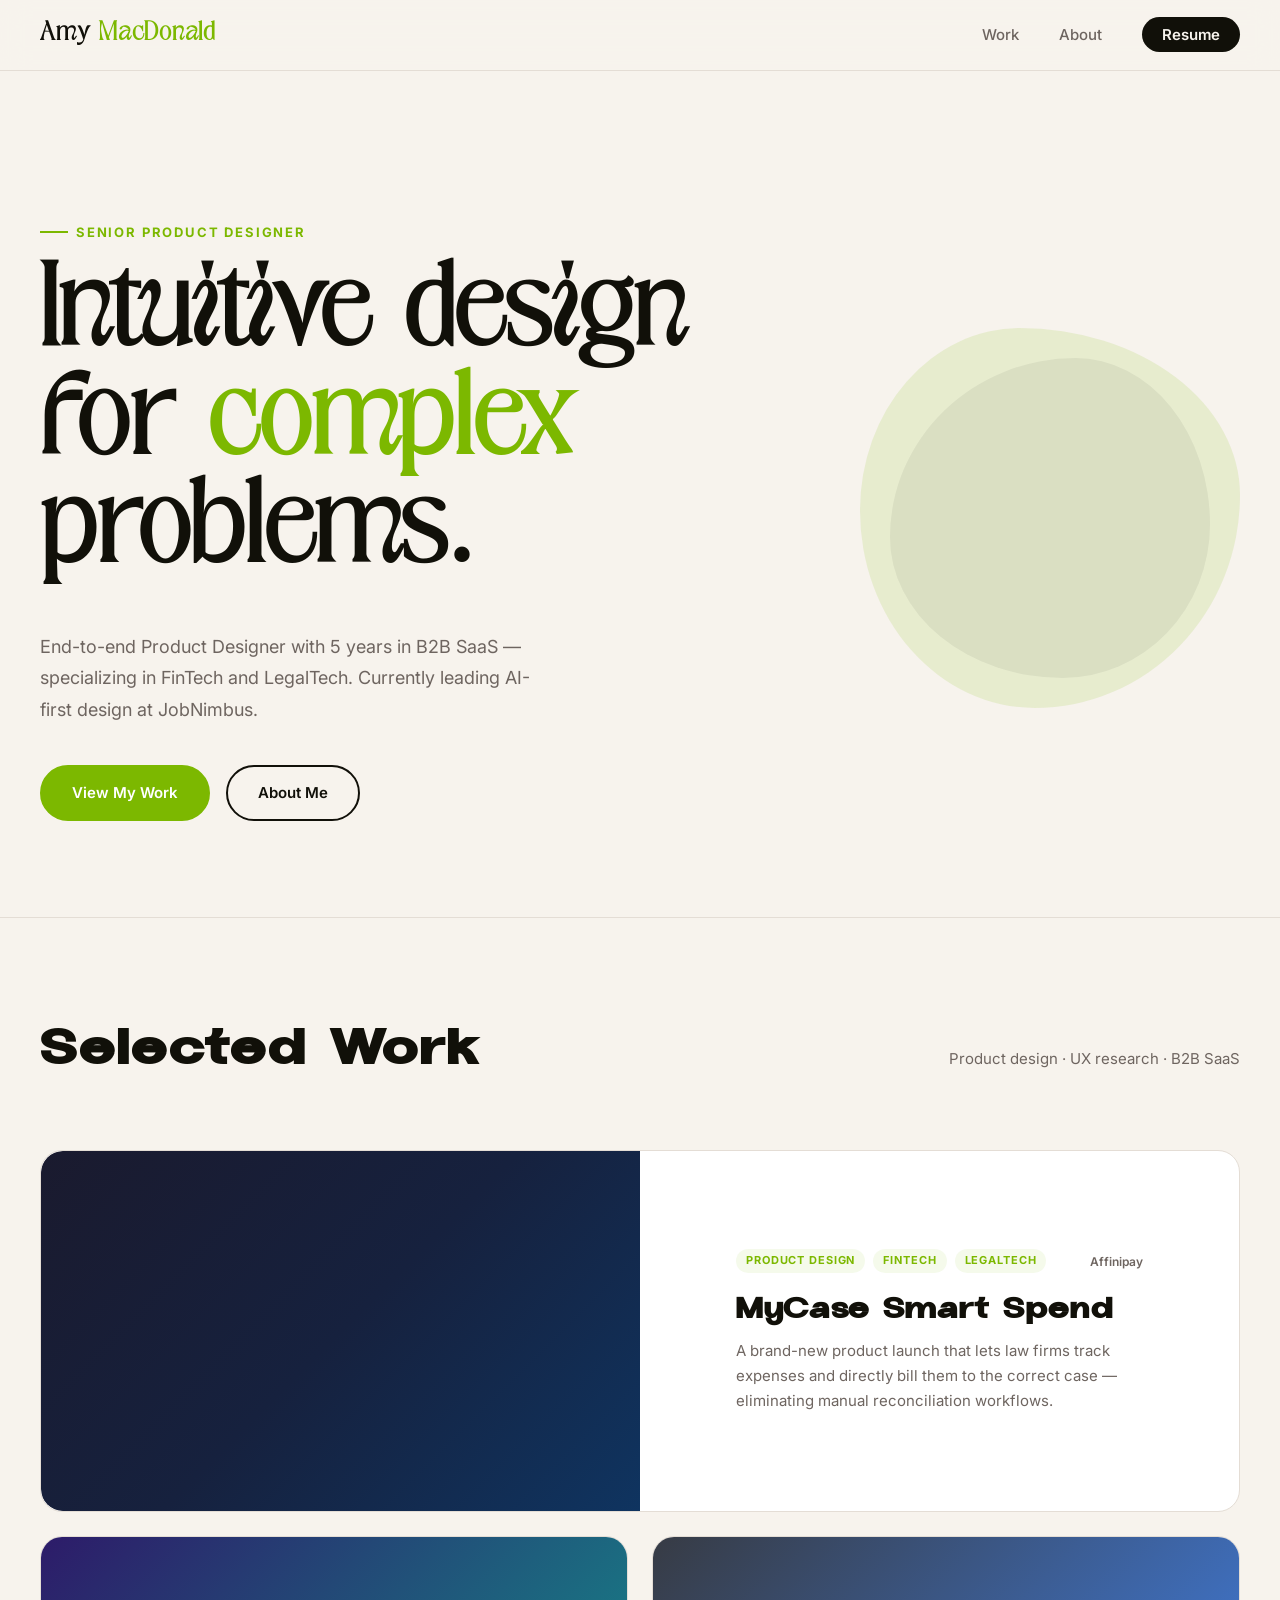
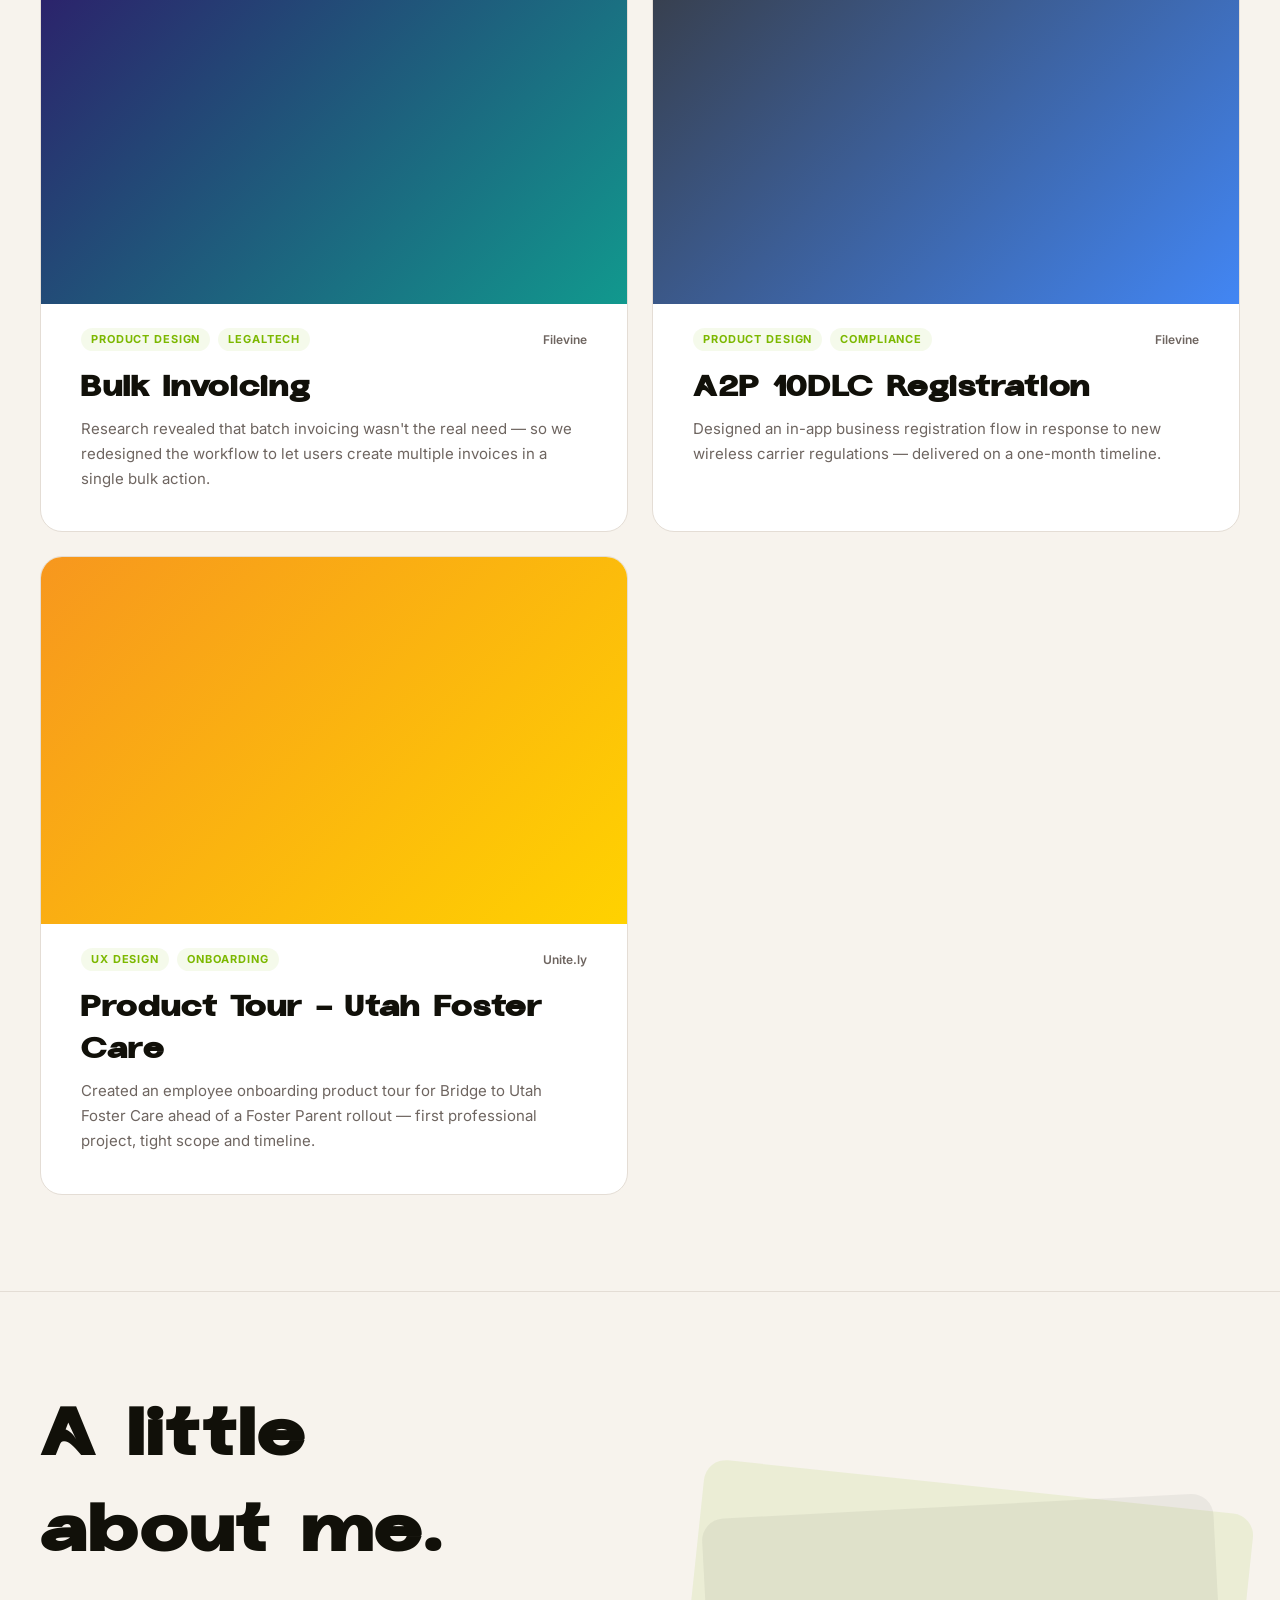
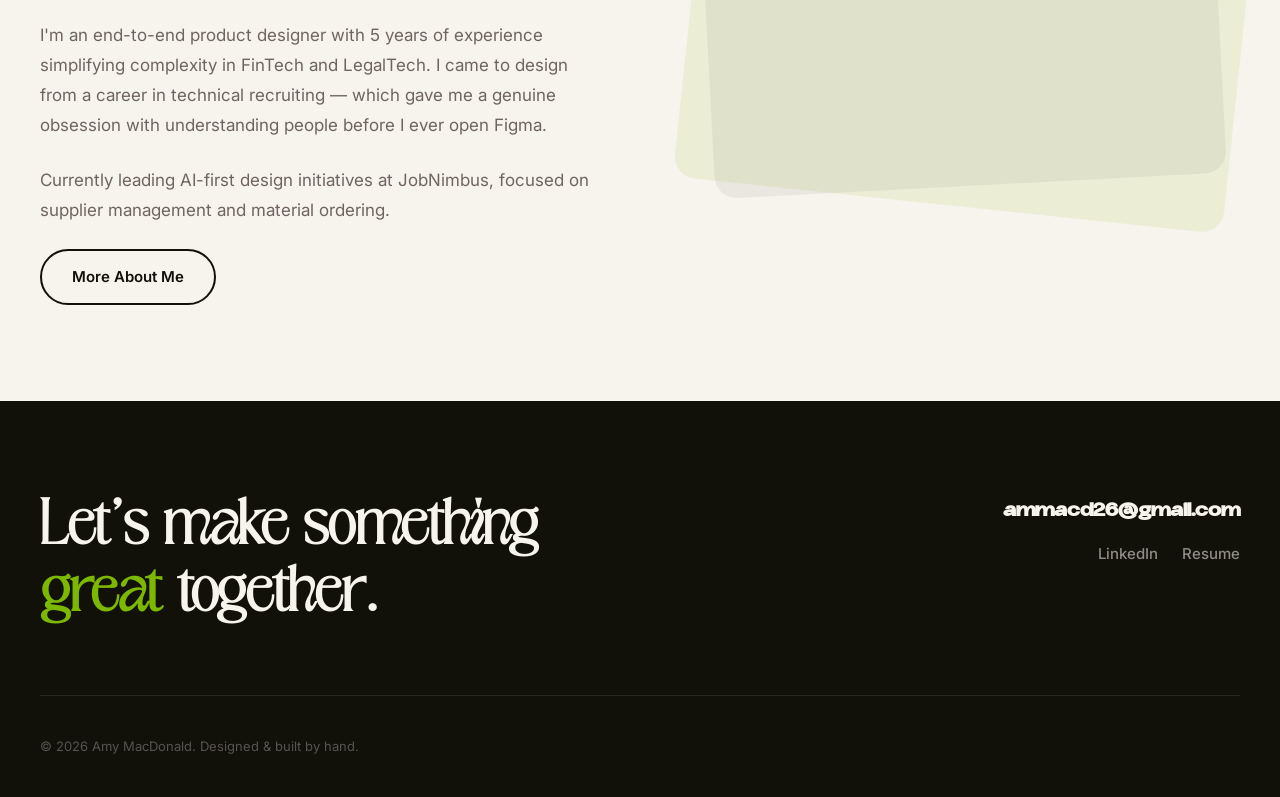
==== index.html @ 61b3679f "Initial portfolio build — Amy MacDonald UX/Product Design Co-Authored-By: Claude Sonnet 4.6 <noreply" ====
<!DOCTYPE html>
<html lang="en">
<head>
  <meta charset="UTF-8">
  <meta name="viewport" content="width=device-width, initial-scale=1.0">
  <title>Amy MacDonald — UX/Product Designer</title>
  <meta name="description" content="End-to-end Product Designer specializing in B2B SaaS, FinTech, and LegalTech. Currently Senior Product Designer at JobNimbus.">
  <link rel="preconnect" href="https://fonts.googleapis.com">
  <link rel="preconnect" href="https://fonts.gstatic.com" crossorigin>
  <link href="https://fonts.googleapis.com/css2?family=Inter:ital,wght@0,400;0,500;0,600;1,400&display=swap" rel="stylesheet">
  <link rel="stylesheet" href="css/style.css">
</head>
<body>

  <!-- =========================================================
       NAV
       ========================================================= -->
  <header class="site-header">
    <nav class="nav container">
      <a href="index.html" class="nav-logo">Amy <span>MacDonald</span></a>
      <ul class="nav-links">
        <li><a href="#work">Work</a></li>
        <li><a href="about.html">About</a></li>
        <li><a href="assets/resume.pdf" target="_blank" rel="noopener" class="nav-cta">Resume</a></li>
      </ul>
      <button class="nav-toggle" aria-label="Toggle navigation" aria-expanded="false">
        <span></span><span></span>
      </button>
    </nav>
  </header>

  <main>

    <!-- =========================================================
         HERO
         ========================================================= -->
    <section class="hero">
      <div class="container">
        <div class="hero-inner">
          <div class="hero-content">
            <p class="hero-eyebrow">Senior Product Designer</p>
            <h1 class="hero-headline">
              Intuitive design<br>for <em>complex</em><br>problems.
            </h1>
            <p class="hero-sub">
              End-to-end Product Designer with 5 years in B2B SaaS —
              specializing in FinTech and LegalTech. Currently leading
              AI-first design at JobNimbus.
            </p>
            <div class="hero-actions">
              <a href="#work" class="btn btn-primary">View My Work</a>
              <a href="about.html" class="btn btn-outline">About Me</a>
            </div>
          </div>
          <div class="hero-graphic" aria-hidden="true">
            <div class="hero-blob"></div>
            <div class="hero-blob-2"></div>
          </div>
        </div>
      </div>
    </section>

    <!-- =========================================================
         WORK
         ========================================================= -->
    <section class="work" id="work">
      <div class="container">
        <div class="section-header">
          <h2 class="section-title">Selected Work</h2>
          <p class="section-sub">Product design · UX research · B2B SaaS</p>
        </div>

        <div class="projects-grid">

          <!-- FEATURED: MyCase Smart Spend -->
          <article class="project-card project-card--featured reveal">
            <a href="mycase-smart-spend.html">
              <div class="project-image p1">
                <!-- Replace with: <img src="assets/images/smart-spend-cover.png" alt="MyCase Smart Spend"> -->
              </div>
              <div class="project-info">
                <div class="project-meta">
                  <span class="project-tag">Product Design</span>
                  <span class="project-tag">FinTech</span>
                  <span class="project-tag">LegalTech</span>
                  <span class="project-company">Affinipay</span>
                </div>
                <h3 class="project-title">MyCase Smart Spend</h3>
                <p class="project-desc">
                  A brand-new product launch that lets law firms track expenses
                  and directly bill them to the correct case — eliminating
                  manual reconciliation workflows.
                </p>
              </div>
            </a>
          </article>

          <!-- Bulk Invoicing -->
          <article class="project-card reveal reveal-delay-1">
            <a href="bulk-invoicing.html">
              <div class="project-image p2">
                <!-- Replace with: <img src="assets/images/bulk-invoicing-cover.png" alt="Bulk Invoicing"> -->
              </div>
              <div class="project-info">
                <div class="project-meta">
                  <span class="project-tag">Product Design</span>
                  <span class="project-tag">LegalTech</span>
                  <span class="project-company">Filevine</span>
                </div>
                <h3 class="project-title">Bulk Invoicing</h3>
                <p class="project-desc">
                  Research revealed that batch invoicing wasn't the real need —
                  so we redesigned the workflow to let users create multiple
                  invoices in a single bulk action.
                </p>
              </div>
            </a>
          </article>

          <!-- A2P 10DLC -->
          <article class="project-card reveal reveal-delay-2">
            <a href="a2p-10dlc.html">
              <div class="project-image p3">
                <!-- Replace with: <img src="assets/images/a2p-cover.png" alt="A2P 10DLC Registration"> -->
              </div>
              <div class="project-info">
                <div class="project-meta">
                  <span class="project-tag">Product Design</span>
                  <span class="project-tag">Compliance</span>
                  <span class="project-company">Filevine</span>
                </div>
                <h3 class="project-title">A2P 10DLC Registration</h3>
                <p class="project-desc">
                  Designed an in-app business registration flow in response to
                  new wireless carrier regulations — delivered on a one-month
                  timeline.
                </p>
              </div>
            </a>
          </article>

          <!-- Product Tour -->
          <article class="project-card reveal reveal-delay-3">
            <a href="product-tour.html">
              <div class="project-image p4">
                <!-- Replace with: <img src="assets/images/product-tour-cover.png" alt="Utah Foster Care Product Tour"> -->
              </div>
              <div class="project-info">
                <div class="project-meta">
                  <span class="project-tag">UX Design</span>
                  <span class="project-tag">Onboarding</span>
                  <span class="project-company">Unite.ly</span>
                </div>
                <h3 class="project-title">Product Tour — Utah Foster Care</h3>
                <p class="project-desc">
                  Created an employee onboarding product tour for Bridge to
                  Utah Foster Care ahead of a Foster Parent rollout — first
                  professional project, tight scope and timeline.
                </p>
              </div>
            </a>
          </article>

        </div>
      </div>
    </section>

    <!-- =========================================================
         ABOUT TEASER
         ========================================================= -->
    <section class="about-teaser">
      <div class="container">
        <div class="about-teaser-inner reveal">
          <div class="about-teaser-text">
            <h2>A little<br>about me.</h2>
            <p>
              I'm an end-to-end product designer with 5 years of experience
              simplifying complexity in FinTech and LegalTech. I came to design
              from a career in technical recruiting — which gave me a genuine
              obsession with understanding people before I ever open Figma.
            </p>
            <p>
              Currently leading AI-first design initiatives at JobNimbus,
              focused on supplier management and material ordering.
            </p>
            <a href="about.html" class="btn btn-outline">More About Me</a>
          </div>
          <div class="about-graphic" aria-hidden="true">
            <div class="about-box about-box-1"></div>
            <div class="about-box about-box-2"></div>
          </div>
        </div>
      </div>
    </section>

  </main>

  <!-- =========================================================
       FOOTER
       ========================================================= -->
  <footer class="site-footer">
    <div class="container">
      <div class="footer-top">
        <p class="footer-tagline">
          Let's make something <span>great</span> together.
        </p>
        <div class="footer-contact">
          <a href="mailto:ammacd26@gmail.com" class="footer-email">ammacd26@gmail.com</a>
          <div class="footer-links">
            <a href="https://www.linkedin.com/in/amymacd/" target="_blank" rel="noopener">LinkedIn</a>
            <a href="assets/resume.pdf" target="_blank" rel="noopener">Resume</a>
          </div>
        </div>
      </div>
      <div class="footer-bottom">
        <p class="footer-copy">© 2026 Amy MacDonald. Designed &amp; built by hand.</p>
      </div>
    </div>
  </footer>

  <script src="js/main.js"></script>
</body>
</html>
---- css/style.css ----
/* ============================================================
   CUSTOM FONTS
   ============================================================ */
@font-face {
  font-family: 'Waltzing Mathilde';
  src: url('../assets/fonts/tan_-_waltzing_mathilde-webfont.woff') format('woff');
  font-weight: normal;
  font-style: normal;
  font-display: swap;
}

@font-face {
  font-family: 'After';
  src: url('../assets/fonts/after-regular-webfont.woff') format('woff');
  font-weight: normal;
  font-style: normal;
  font-display: swap;
}

/* ============================================================
   DESIGN TOKENS
   ============================================================ */
:root {
  --bg:           #F7F3ED;
  --text:         #111009;
  --accent:       #7CB800;
  --accent-muted: rgba(124, 184, 0, 0.08);
  --surface:      #FFFFFF;
  --muted:        #6E6560;
  --border:       #E4DDD5;
  --shadow:       rgba(17, 16, 9, 0.07);

  --font-display: 'Waltzing Mathilde', serif;
  --font-heading: 'After', system-ui, sans-serif;
  --font-body:    'Inter', system-ui, sans-serif;

  --space-xs:  0.5rem;
  --space-sm:  1rem;
  --space-md:  1.5rem;
  --space-lg:  2.5rem;
  --space-xl:  4rem;
  --space-2xl: 6rem;
  --space-3xl: 9rem;

  --radius-sm: 8px;
  --radius-md: 14px;
  --radius-lg: 22px;

  --ease:      cubic-bezier(0.25, 0.46, 0.45, 0.94);
  --trans:     0.22s var(--ease);
  --trans-slow: 0.4s var(--ease);
}

/* ============================================================
   RESET & BASE
   ============================================================ */
*, *::before, *::after { box-sizing: border-box; margin: 0; padding: 0; }

html { scroll-behavior: smooth; font-size: 16px; }

body {
  background: var(--bg);
  color: var(--text);
  font-family: var(--font-body);
  line-height: 1.6;
  -webkit-font-smoothing: antialiased;
}

img { max-width: 100%; height: auto; display: block; }
a   { color: inherit; text-decoration: none; }
ul  { list-style: none; }

/* ============================================================
   CONTAINER
   ============================================================ */
.container {
  width: 100%;
  max-width: 1300px;
  margin: 0 auto;
  padding: 0 var(--space-lg);
}
@media (max-width: 768px) {
  .container { padding: 0 var(--space-sm); }
}

/* ============================================================
   TYPOGRAPHY
   ============================================================ */
h1 {
  font-family: var(--font-display);
  line-height: 1.3;
  letter-spacing: 0;
}

h2, h3, h4 {
  font-family: var(--font-heading);
  line-height: 1.5;
  letter-spacing: 0.06em;
}

/* ============================================================
   BUTTONS
   ============================================================ */
.btn {
  display: inline-flex;
  align-items: center;
  gap: var(--space-xs);
  padding: 0.875rem 1.875rem;
  border-radius: 100px;
  font-family: var(--font-body);
  font-size: 0.9375rem;
  font-weight: 600;
  cursor: pointer;
  border: 2px solid transparent;
  transition: all var(--trans);
}
.btn-primary {
  background: var(--accent);
  color: #fff;
  border-color: var(--accent);
}
.btn-primary:hover {
  background: var(--text);
  border-color: var(--text);
  transform: translateY(-2px);
}
.btn-outline {
  background: transparent;
  color: var(--text);
  border-color: var(--text);
}
.btn-outline:hover {
  background: var(--text);
  color: var(--bg);
  transform: translateY(-2px);
}
.btn-ghost {
  background: transparent;
  color: var(--bg);
  border-color: rgba(247, 243, 237, 0.4);
}
.btn-ghost:hover {
  background: rgba(247, 243, 237, 0.12);
  border-color: var(--bg);
  transform: translateY(-2px);
}

/* ============================================================
   NAV
   ============================================================ */
.site-header {
  position: sticky;
  top: 0;
  z-index: 100;
  background: rgba(247, 243, 237, 0.92);
  backdrop-filter: blur(14px);
  -webkit-backdrop-filter: blur(14px);
  border-bottom: 1px solid var(--border);
}
.nav {
  display: flex;
  align-items: center;
  justify-content: space-between;
  height: 70px;
}
.nav-logo {
  font-family: var(--font-display);
  font-size: 1.2rem;
  font-weight: 800;
  letter-spacing: 0.04em;
}
.nav-logo span {
  color: var(--accent);
}
.nav-links {
  display: flex;
  gap: var(--space-lg);
  align-items: center;
}
.nav-links a {
  font-size: 0.9375rem;
  font-weight: 500;
  color: var(--muted);
  transition: color var(--trans);
}
.nav-links a:hover { color: var(--text); }
.nav-links .nav-cta {
  background: var(--text);
  color: var(--bg);
  padding: 0.5rem 1.25rem;
  border-radius: 100px;
  font-weight: 600;
  transition: background var(--trans), transform var(--trans);
}
.nav-links .nav-cta:hover {
  background: var(--accent);
  color: #fff;
  transform: translateY(-1px);
}
.nav-toggle {
  display: none;
  flex-direction: column;
  gap: 5px;
  background: none;
  border: none;
  cursor: pointer;
  padding: 8px;
}
.nav-toggle span {
  display: block;
  width: 24px;
  height: 2px;
  background: var(--text);
  border-radius: 2px;
  transition: all var(--trans);
}
@media (max-width: 640px) {
  .nav-links {
    display: none;
    position: absolute;
    top: 70px;
    left: 0; right: 0;
    background: var(--bg);
    border-bottom: 1px solid var(--border);
    flex-direction: column;
    padding: var(--space-md) var(--space-sm);
    gap: var(--space-md);
    align-items: flex-start;
  }
  .nav-links.is-open { display: flex; }
  .nav-toggle { display: flex; }
}

/* ============================================================
   HERO
   ============================================================ */
.hero {
  padding: var(--space-3xl) 0 var(--space-2xl);
  overflow: hidden;
  position: relative;
}
.hero-inner {
  display: grid;
  grid-template-columns: 1fr 380px;
  gap: var(--space-2xl);
  align-items: center;
}
.hero-eyebrow {
  display: inline-flex;
  align-items: center;
  gap: var(--space-xs);
  font-size: 0.8125rem;
  font-weight: 700;
  letter-spacing: 0.14em;
  text-transform: uppercase;
  color: var(--accent);
  margin-bottom: var(--space-md);
}
.hero-eyebrow::before {
  content: '';
  display: block;
  width: 28px;
  height: 2px;
  background: var(--accent);
}
.hero-headline {
  font-size: clamp(3.25rem, 6.5vw, 6.5rem);
  font-weight: 800;
  line-height: 1.3;
  letter-spacing: 0;
  margin-bottom: var(--space-lg);
}
.hero-headline em {
  font-style: normal;
  color: var(--accent);
}
.hero-sub {
  font-size: 1.125rem;
  color: var(--muted);
  max-width: 520px;
  margin-bottom: var(--space-lg);
  line-height: 1.75;
}
.hero-actions {
  display: flex;
  gap: var(--space-sm);
  flex-wrap: wrap;
}
.hero-graphic {
  position: relative;
  height: 380px;
}
.hero-blob {
  position: absolute;
  inset: 0;
  background: var(--accent);
  border-radius: 42% 58% 54% 46% / 48% 44% 56% 52%;
  opacity: 0.13;
  animation: morph 9s ease-in-out infinite;
}
.hero-blob-2 {
  position: absolute;
  inset: 30px;
  background: var(--text);
  border-radius: 58% 42% 46% 54% / 56% 52% 48% 44%;
  opacity: 0.06;
  animation: morph 9s ease-in-out infinite reverse;
  animation-delay: -4s;
}
@keyframes morph {
  0%,100% { border-radius: 42% 58% 54% 46% / 48% 44% 56% 52%; }
  33%      { border-radius: 58% 42% 44% 56% / 44% 56% 44% 56%; }
  66%      { border-radius: 48% 52% 58% 42% / 56% 44% 56% 44%; }
}
@media (max-width: 900px) {
  .hero-inner { grid-template-columns: 1fr; }
  .hero-graphic { display: none; }
  .hero { padding: var(--space-2xl) 0 var(--space-xl); }
}

/* ============================================================
   SECTION HEADER
   ============================================================ */
.section-header {
  display: flex;
  align-items: baseline;
  justify-content: space-between;
  flex-wrap: wrap;
  gap: var(--space-sm);
  margin-bottom: var(--space-xl);
}
.section-title {
  font-size: clamp(2rem, 4vw, 3rem);
  font-weight: 800;
}
.section-sub {
  font-size: 0.9375rem;
  color: var(--muted);
}

/* ============================================================
   WORK / PROJECTS
   ============================================================ */
.work {
  padding: var(--space-2xl) 0;
  border-top: 1px solid var(--border);
}
.projects-grid {
  display: grid;
  grid-template-columns: repeat(2, 1fr);
  gap: var(--space-md);
}
@media (max-width: 768px) {
  .projects-grid { grid-template-columns: 1fr; }
}

/* Featured card spans full width */
.project-card--featured {
  grid-column: 1 / -1;
  display: grid;
  grid-template-columns: 1fr 1fr;
}
.project-card--featured .project-image {
  border-radius: var(--radius-lg) 0 0 var(--radius-lg);
  aspect-ratio: unset;
  min-height: 360px;
}
.project-card--featured .project-info {
  display: flex;
  flex-direction: column;
  justify-content: center;
  padding: var(--space-2xl);
}
@media (max-width: 768px) {
  .project-card--featured {
    grid-column: span 1;
    display: block;
  }
  .project-card--featured .project-image {
    border-radius: var(--radius-lg) var(--radius-lg) 0 0;
    min-height: 240px;
  }
}

.project-card {
  background: var(--surface);
  border: 1px solid var(--border);
  border-radius: var(--radius-lg);
  overflow: hidden;
  transition: transform var(--trans-slow), box-shadow var(--trans-slow);
}
.project-card:hover {
  transform: translateY(-6px);
  box-shadow: 0 28px 56px var(--shadow);
}
.project-card a {
  display: flex;
  flex-direction: column;
  height: 100%;
}
.project-card--featured a {
  display: contents;
}

.project-image {
  position: relative;
  overflow: hidden;
  aspect-ratio: 16/10;
  background: var(--border);
}
/* Placeholder color bands per project */
.project-image.p1 { background: linear-gradient(135deg, #1a1a2e 0%, #16213e 50%, #0f3460 100%); }
.project-image.p2 { background: linear-gradient(135deg, #2d1b69 0%, #11998e 100%); }
.project-image.p3 { background: linear-gradient(135deg, #373b44 0%, #4286f4 100%); }
.project-image.p4 { background: linear-gradient(135deg, #f7971e 0%, #ffd200 100%); }

.project-image img {
  width: 100%; height: 100%;
  object-fit: cover;
  transition: transform var(--trans-slow);
}
.project-card:hover .project-image img { transform: scale(1.04); }

.project-overlay {
  position: absolute;
  inset: 0;
  background: rgba(124, 184, 0, 0.88);
  display: flex;
  align-items: center;
  justify-content: center;
  opacity: 0;
  transition: opacity var(--trans);
}
.project-card:hover .project-overlay { opacity: 1; }
.project-cta {
  color: #fff;
  font-family: var(--font-heading);
  font-size: 1.25rem;
  font-weight: 700;
  letter-spacing: -0.02em;
}

.project-info {
  padding: var(--space-md) var(--space-lg) var(--space-lg);
  flex: 1;
}
.project-meta {
  display: flex;
  align-items: center;
  gap: var(--space-xs);
  flex-wrap: wrap;
  margin-bottom: var(--space-sm);
}
.project-tag {
  font-size: 0.6875rem;
  font-weight: 700;
  letter-spacing: 0.08em;
  text-transform: uppercase;
  color: var(--accent);
  background: var(--accent-muted);
  padding: 3px 10px;
  border-radius: 100px;
}
.project-company {
  font-size: 0.75rem;
  font-weight: 600;
  color: var(--muted);
  margin-left: auto;
}
.project-title {
  font-size: clamp(1.25rem, 2.5vw, 1.75rem);
  font-weight: 800;
  margin-bottom: var(--space-xs);
  line-height: 1.5;
}
.project-desc {
  font-size: 0.9375rem;
  color: var(--muted);
  line-height: 1.65;
}

/* ============================================================
   ABOUT TEASER
   ============================================================ */
.about-teaser {
  padding: var(--space-2xl) 0;
  border-top: 1px solid var(--border);
}
.about-teaser-inner {
  display: grid;
  grid-template-columns: 1fr 1fr;
  gap: var(--space-2xl);
  align-items: center;
}
.about-teaser-text h2 {
  font-size: clamp(2.5rem, 5vw, 4.5rem);
  font-weight: 800;
  margin-bottom: var(--space-lg);
  line-height: 1.5;
}
.about-teaser-text p {
  font-size: 1.0625rem;
  color: var(--muted);
  line-height: 1.78;
  margin-bottom: var(--space-md);
}
.about-graphic {
  position: relative;
  height: 320px;
}
.about-box {
  position: absolute;
  border-radius: var(--radius-lg);
}
.about-box-1 {
  inset: 0;
  background: var(--accent);
  opacity: 0.1;
  transform: rotate(6deg);
}
.about-box-2 {
  inset: 20px;
  background: var(--text);
  opacity: 0.05;
  transform: rotate(-3deg);
}
@media (max-width: 768px) {
  .about-teaser-inner { grid-template-columns: 1fr; }
  .about-graphic { display: none; }
}

/* ============================================================
   FOOTER
   ============================================================ */
.site-footer {
  background: var(--text);
  color: var(--bg);
  padding: var(--space-2xl) 0 var(--space-lg);
}
.footer-top {
  display: flex;
  align-items: flex-start;
  justify-content: space-between;
  flex-wrap: wrap;
  gap: var(--space-xl);
  padding-bottom: var(--space-xl);
  border-bottom: 1px solid rgba(247, 243, 237, 0.1);
  margin-bottom: var(--space-lg);
}
.footer-tagline {
  font-family: var(--font-display);
  font-size: clamp(1.75rem, 3.5vw, 3rem);
  font-weight: 800;
  letter-spacing: -0.03em;
  max-width: 16ch;
  line-height: 1.5;
}
.footer-tagline span { color: var(--accent); }
.footer-contact {
  display: flex;
  flex-direction: column;
  gap: var(--space-sm);
  align-items: flex-end;
}
@media (max-width: 640px) {
  .footer-contact { align-items: flex-start; }
}
.footer-links {
  display: flex;
  gap: var(--space-md);
  flex-wrap: wrap;
}
.footer-links a {
  font-size: 0.9375rem;
  font-weight: 500;
  color: rgba(247, 243, 237, 0.55);
  transition: color var(--trans);
}
.footer-links a:hover { color: var(--bg); }
.footer-email {
  font-family: var(--font-heading);
  font-size: 1.125rem;
  font-weight: 700;
  color: var(--bg);
  transition: color var(--trans);
}
.footer-email:hover { color: var(--accent); }
.footer-bottom {
  display: flex;
  align-items: center;
  justify-content: space-between;
  flex-wrap: wrap;
  gap: var(--space-sm);
}
.footer-copy {
  font-size: 0.8125rem;
  color: rgba(247, 243, 237, 0.3);
}

/* ============================================================
   ABOUT PAGE
   ============================================================ */
.page-hero {
  padding: var(--space-2xl) 0 var(--space-xl);
  border-bottom: 1px solid var(--border);
}
.page-eyebrow {
  font-size: 0.8125rem;
  font-weight: 700;
  letter-spacing: 0.14em;
  text-transform: uppercase;
  color: var(--accent);
  margin-bottom: var(--space-md);
  display: flex;
  align-items: center;
  gap: var(--space-xs);
}
.page-eyebrow::before {
  content: '';
  display: block;
  width: 28px;
  height: 2px;
  background: var(--accent);
}
.page-hero h1 {
  font-size: clamp(3rem, 6vw, 5.5rem);
  font-weight: 800;
  max-width: 14ch;
}

.about-body {
  padding: var(--space-2xl) 0;
}
.about-body-grid {
  display: grid;
  grid-template-columns: 420px 1fr;
  gap: var(--space-2xl);
  align-items: start;
}
@media (max-width: 900px) {
  .about-body-grid { grid-template-columns: 1fr; }
}
.about-photo {
  border-radius: var(--radius-lg);
  overflow: hidden;
  background: var(--border);
  aspect-ratio: 4/5;
  position: sticky;
  top: 90px;
}
.about-photo img {
  width: 100%; height: 100%;
  object-fit: cover;
}
.about-photo-placeholder {
  width: 100%; height: 100%;
  display: flex;
  flex-direction: column;
  align-items: center;
  justify-content: center;
  gap: var(--space-sm);
  background: linear-gradient(135deg, #E4DDD5, #D4CCC4);
  color: var(--muted);
  font-size: 0.875rem;
  text-align: center;
  padding: var(--space-md);
}
.about-photo-placeholder strong {
  font-family: var(--font-heading);
  font-size: 1.5rem;
  font-weight: 800;
  color: var(--text);
}

.about-text h2 {
  font-size: clamp(1.75rem, 3vw, 2.5rem);
  font-weight: 800;
  margin-bottom: var(--space-lg);
}
.about-text p {
  font-size: 1.0625rem;
  line-height: 1.82;
  color: var(--muted);
  margin-bottom: var(--space-md);
}
.about-highlight {
  background: var(--accent-muted);
  border-left: 3px solid var(--accent);
  padding: var(--space-md) var(--space-lg);
  border-radius: 0 var(--radius-sm) var(--radius-sm) 0;
  margin: var(--space-xl) 0;
}
.about-highlight p {
  font-family: var(--font-display);
  font-size: 1.25rem;
  font-weight: 700;
  color: var(--text);
  line-height: 1.45;
  margin: 0;
}

.currently-section {
  padding: var(--space-xl) 0 var(--space-2xl);
  border-top: 1px solid var(--border);
}
.currently-section h2 {
  font-size: clamp(2rem, 3.5vw, 2.75rem);
  font-weight: 800;
  margin-bottom: var(--space-xl);
}
.currently-grid {
  display: grid;
  grid-template-columns: repeat(3, 1fr);
  gap: var(--space-md);
}
@media (max-width: 768px) {
  .currently-grid { grid-template-columns: 1fr; }
}
.currently-card {
  background: var(--surface);
  border: 1px solid var(--border);
  border-radius: var(--radius-md);
  padding: var(--space-lg);
}
.currently-card .card-label {
  font-size: 0.75rem;
  font-weight: 700;
  letter-spacing: 0.1em;
  text-transform: uppercase;
  color: var(--accent);
  margin-bottom: var(--space-sm);
}
.currently-card h3 {
  font-size: 1.125rem;
  font-weight: 800;
  margin-bottom: var(--space-xs);
}
.currently-card p {
  font-size: 0.9375rem;
  color: var(--muted);
  line-height: 1.6;
}

/* ============================================================
   CASE STUDY PAGE
   ============================================================ */
.cs-hero {
  padding: var(--space-2xl) 0 0;
  border-bottom: 1px solid var(--border);
}
.cs-back {
  display: inline-flex;
  align-items: center;
  gap: var(--space-xs);
  font-size: 0.875rem;
  font-weight: 600;
  color: var(--muted);
  margin-bottom: var(--space-xl);
  transition: color var(--trans), gap var(--trans);
}
.cs-back:hover { color: var(--text); gap: var(--space-sm); }
.cs-back svg { flex-shrink: 0; }

.cs-hero h1 {
  font-size: clamp(2.75rem, 5.5vw, 5rem);
  font-weight: 800;
  max-width: 18ch;
  margin-bottom: var(--space-lg);
}
.cs-meta-bar {
  display: flex;
  gap: var(--space-xl);
  flex-wrap: wrap;
  padding: var(--space-lg) 0;
  border-top: 1px solid var(--border);
}
.cs-meta-item { display: flex; flex-direction: column; gap: 4px; }
.cs-meta-label {
  font-size: 0.6875rem;
  font-weight: 700;
  letter-spacing: 0.12em;
  text-transform: uppercase;
  color: var(--muted);
}
.cs-meta-value {
  font-size: 0.9375rem;
  font-weight: 600;
  color: var(--text);
}
.cs-hero-image {
  margin-top: var(--space-xl);
  border-radius: var(--radius-lg) var(--radius-lg) 0 0;
  overflow: hidden;
  aspect-ratio: 16/7;
  background: var(--border);
}
.cs-hero-image img { width: 100%; height: 100%; object-fit: cover; }

.cs-body { padding: var(--space-2xl) 0; }
.cs-layout {
  display: grid;
  grid-template-columns: 200px 1fr;
  gap: var(--space-2xl);
}
@media (max-width: 900px) {
  .cs-layout { grid-template-columns: 1fr; }
}

.cs-sidebar {
  position: sticky;
  top: 90px;
  height: fit-content;
}
.cs-nav { display: flex; flex-direction: column; gap: var(--space-xs); }
.cs-nav a {
  font-size: 0.875rem;
  color: var(--muted);
  padding: var(--space-xs) 0;
  border-left: 2px solid var(--border);
  padding-left: var(--space-sm);
  transition: all var(--trans);
  line-height: 1.4;
}
.cs-nav a:hover,
.cs-nav a.active {
  color: var(--text);
  border-left-color: var(--accent);
}
@media (max-width: 900px) {
  .cs-sidebar { display: none; }
}

.cs-content { min-width: 0; }
.cs-section {
  margin-bottom: var(--space-2xl);
  scroll-margin-top: 90px;
}
.cs-section h2 {
  font-size: clamp(1.5rem, 2.5vw, 2rem);
  font-weight: 800;
  margin-bottom: var(--space-md);
}
.cs-section p {
  font-size: 1.0625rem;
  line-height: 1.82;
  color: var(--muted);
  margin-bottom: var(--space-md);
}
.cs-section p:last-child { margin-bottom: 0; }
.cs-section ul, .cs-section ol {
  padding-left: var(--space-lg);
  margin-bottom: var(--space-md);
}
.cs-section li {
  font-size: 1.0625rem;
  line-height: 1.75;
  color: var(--muted);
  margin-bottom: var(--space-xs);
}

.cs-divider {
  width: 48px;
  height: 3px;
  background: var(--accent);
  border-radius: 2px;
  margin-bottom: var(--space-lg);
}

.cs-callout {
  background: var(--accent-muted);
  border-left: 3px solid var(--accent);
  padding: var(--space-md) var(--space-lg);
  border-radius: 0 var(--radius-sm) var(--radius-sm) 0;
  margin: var(--space-lg) 0;
}
.cs-callout p {
  font-family: var(--font-display);
  font-size: 1.25rem;
  font-weight: 700;
  color: var(--text) !important;
  line-height: 1.4;
  margin: 0 !important;
}

.cs-image-block {
  margin: var(--space-xl) 0;
  border-radius: var(--radius-md);
  overflow: hidden;
  border: 1px solid var(--border);
  background: var(--border);
}
.cs-image-block img { width: 100%; height: auto; }
.cs-image-block figcaption {
  font-size: 0.875rem;
  color: var(--muted);
  padding: var(--space-sm) var(--space-md);
  background: var(--surface);
  border-top: 1px solid var(--border);
}
.cs-image-placeholder {
  aspect-ratio: 16/9;
  display: flex;
  align-items: center;
  justify-content: center;
  background: linear-gradient(135deg, var(--border), #D0C8C0);
  color: var(--muted);
  font-size: 0.875rem;
  font-weight: 500;
}

.stats-row {
  display: grid;
  grid-template-columns: repeat(3, 1fr);
  gap: var(--space-md);
  margin: var(--space-lg) 0;
}
@media (max-width: 600px) {
  .stats-row { grid-template-columns: 1fr; }
}
.stat-card {
  background: var(--surface);
  border: 1px solid var(--border);
  border-radius: var(--radius-md);
  padding: var(--space-lg);
}
.stat-number {
  font-family: var(--font-display);
  font-size: 2.75rem;
  font-weight: 800;
  color: var(--accent);
  line-height: 1;
  margin-bottom: var(--space-xs);
}
.stat-label {
  font-size: 0.9375rem;
  color: var(--muted);
  line-height: 1.5;
}

.cs-pagination {
  padding: var(--space-xl) 0;
  border-top: 1px solid var(--border);
  display: flex;
  justify-content: space-between;
  gap: var(--space-md);
  flex-wrap: wrap;
}
.cs-pag-link {
  display: flex;
  flex-direction: column;
  gap: 4px;
}
.cs-pag-link .pag-label {
  font-size: 0.75rem;
  font-weight: 700;
  letter-spacing: 0.1em;
  text-transform: uppercase;
  color: var(--muted);
}
.cs-pag-link .pag-title {
  font-family: var(--font-heading);
  font-size: 1.125rem;
  font-weight: 800;
  transition: color var(--trans);
}
.cs-pag-link:hover .pag-title { color: var(--accent); }
.cs-pag-link.next { text-align: right; }

/* ============================================================
   SCROLL REVEAL
   ============================================================ */
.reveal {
  opacity: 0;
  transform: translateY(28px);
  transition: opacity 0.5s var(--ease), transform 0.5s var(--ease);
}
.reveal.is-visible {
  opacity: 1;
  transform: none;
}
.reveal-delay-1 { transition-delay: 0.1s; }
.reveal-delay-2 { transition-delay: 0.2s; }
.reveal-delay-3 { transition-delay: 0.3s; }
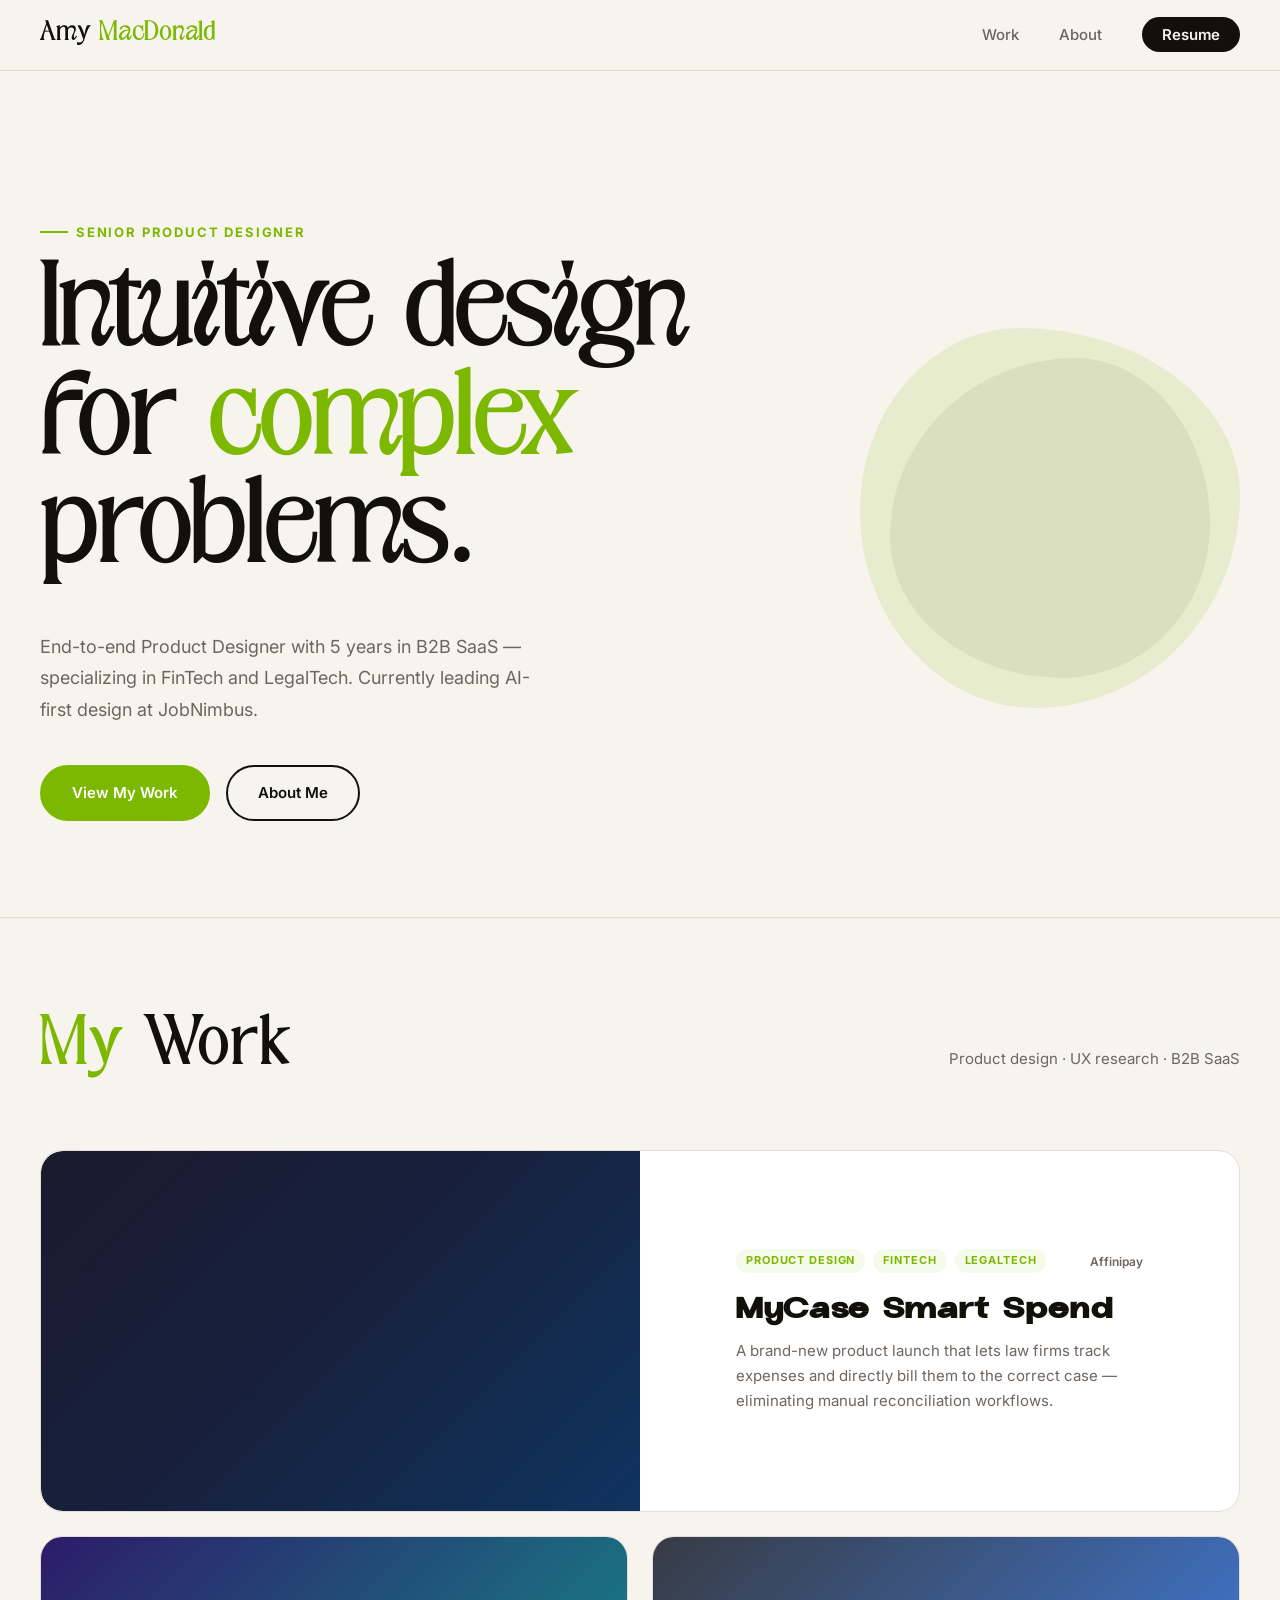
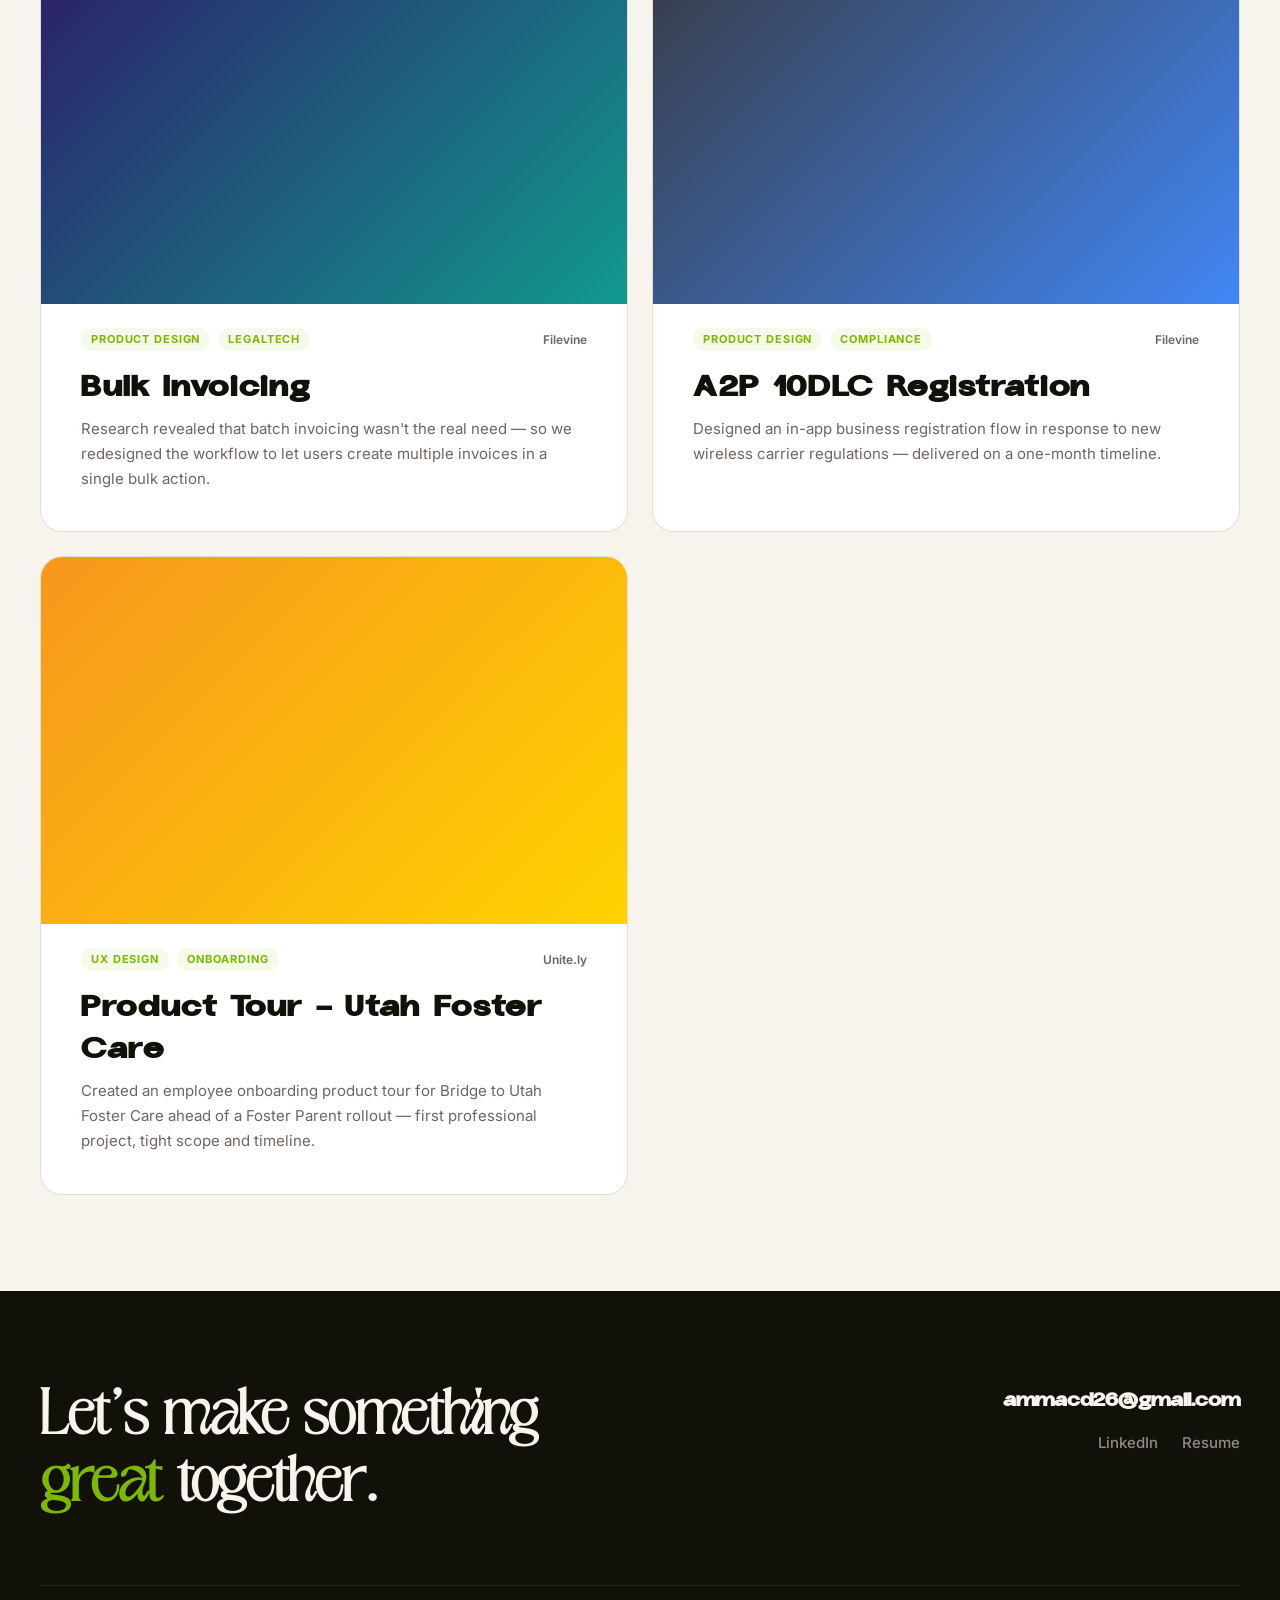
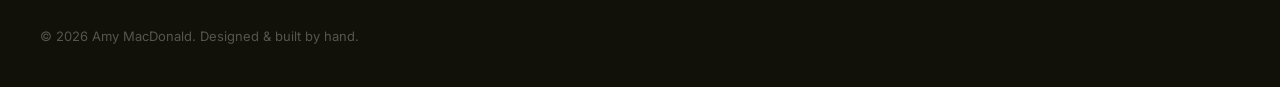
==== commit 461bc24f: "Add auto-deploy and latest changes" ====
--- a/index.html
+++ b/index.html
@@ -66,7 +66,7 @@
     <section class="work" id="work">
       <div class="container">
         <div class="section-header">
-          <h2 class="section-title">Selected Work</h2>
+          <h2 class="section-title"><span style="color: var(--accent);">My</span> Work</h2>
           <p class="section-sub">Product design · UX research · B2B SaaS</p>
         </div>
 
@@ -165,34 +165,6 @@
       </div>
     </section>
 
-    <!-- =========================================================
-         ABOUT TEASER
-         ========================================================= -->
-    <section class="about-teaser">
-      <div class="container">
-        <div class="about-teaser-inner reveal">
-          <div class="about-teaser-text">
-            <h2>A little<br>about me.</h2>
-            <p>
-              I'm an end-to-end product designer with 5 years of experience
-              simplifying complexity in FinTech and LegalTech. I came to design
-              from a career in technical recruiting — which gave me a genuine
-              obsession with understanding people before I ever open Figma.
-            </p>
-            <p>
-              Currently leading AI-first design initiatives at JobNimbus,
-              focused on supplier management and material ordering.
-            </p>
-            <a href="about.html" class="btn btn-outline">More About Me</a>
-          </div>
-          <div class="about-graphic" aria-hidden="true">
-            <div class="about-box about-box-1"></div>
-            <div class="about-box about-box-2"></div>
-          </div>
-        </div>
-      </div>
-    </section>
-
   </main>
 
   <!-- =========================================================
--- a/css/style.css
+++ b/css/style.css
@@ -330,6 +330,7 @@
   margin-bottom: var(--space-xl);
 }
 .section-title {
+  font-family: var(--font-display);
   font-size: clamp(2rem, 4vw, 3rem);
   font-weight: 800;
 }
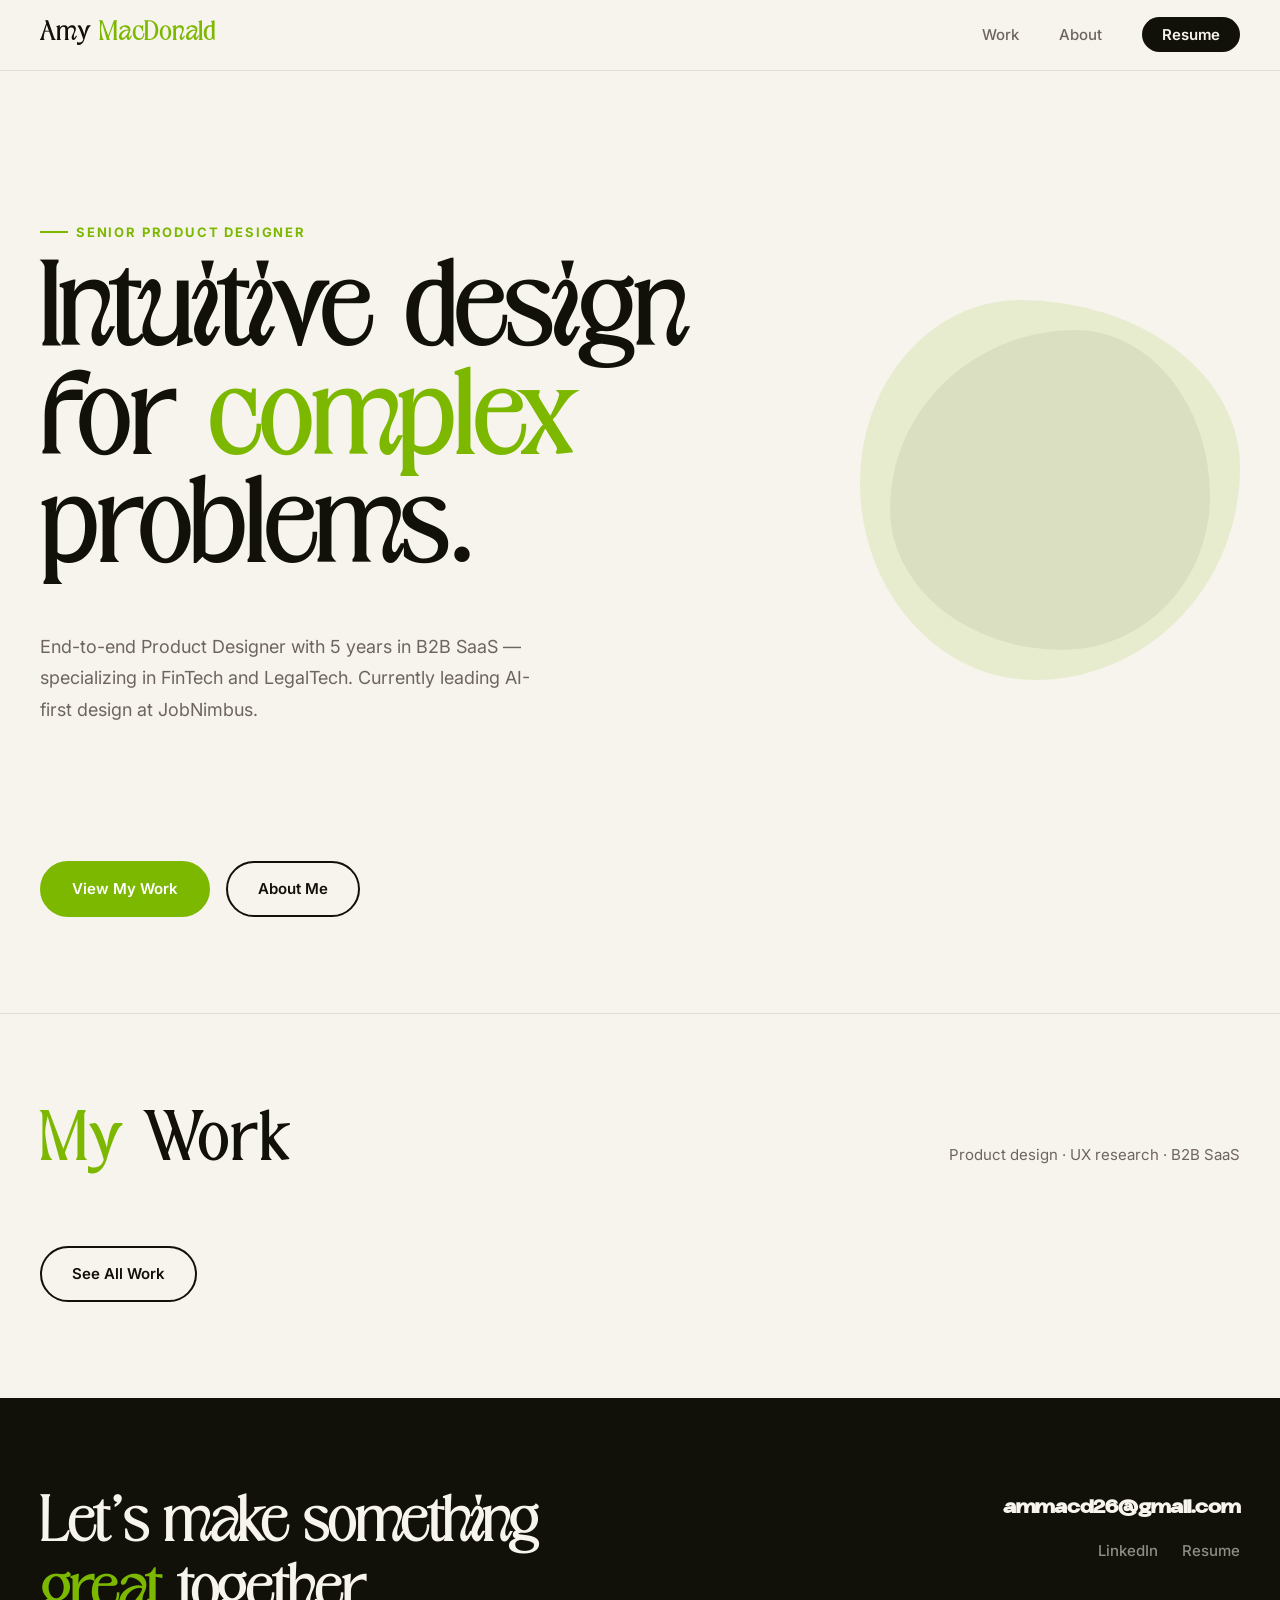
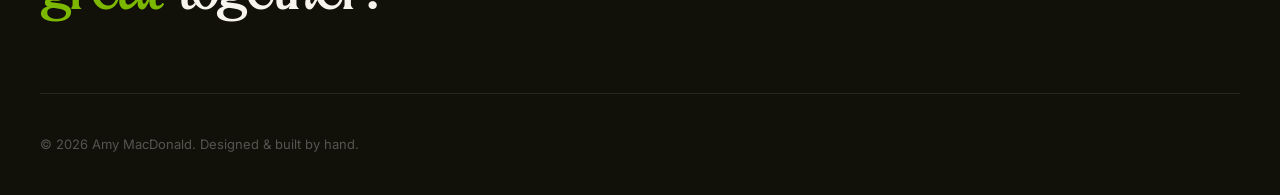
==== commit 5df17f77: "Fix resume links to point to deployed resume.pdf Co-Authored-By: Claude Sonnet 4.6 <noreply@anthropi" ====
--- a/index.html
+++ b/index.html
@@ -5,9 +5,16 @@
   <meta name="viewport" content="width=device-width, initial-scale=1.0">
   <title>Amy MacDonald — UX/Product Designer</title>
   <meta name="description" content="End-to-end Product Designer specializing in B2B SaaS, FinTech, and LegalTech. Currently Senior Product Designer at JobNimbus.">
+  <meta property="og:title" content="Amy MacDonald — UX/Product Designer">
+  <meta property="og:description" content="End-to-end Product Designer with 5+ years in B2B SaaS — FinTech, LegalTech, and home services.">
+  <meta property="og:image" content="https://amymacd-design.com/assets/images/og-image.jpg">
+  <meta property="og:url" content="https://amymacd-design.com">
+  <meta property="og:type" content="website">
+  <meta name="twitter:card" content="summary_large_image">
   <link rel="preconnect" href="https://fonts.googleapis.com">
   <link rel="preconnect" href="https://fonts.gstatic.com" crossorigin>
   <link href="https://fonts.googleapis.com/css2?family=Inter:ital,wght@0,400;0,500;0,600;1,400&display=swap" rel="stylesheet">
+  <link rel="icon" href="assets/images/Favicon.svg" type="image/svg+xml">
   <link rel="stylesheet" href="css/style.css">
 </head>
 <body>
@@ -17,9 +24,9 @@
        ========================================================= -->
   <header class="site-header">
     <nav class="nav container">
-      <a href="index.html" class="nav-logo">Amy <span>MacDonald</span></a>
+      <a href="index.html" class="nav-logo"><img src="assets/images/Favicon.svg" alt="" class="nav-logo-icon">Amy <span>MacDonald</span></a>
       <ul class="nav-links">
-        <li><a href="#work">Work</a></li>
+        <li><a href="work.html">Work</a></li>
         <li><a href="about.html">About</a></li>
         <li><a href="assets/resume.pdf" target="_blank" rel="noopener" class="nav-cta">Resume</a></li>
       </ul>
@@ -47,14 +54,15 @@
               specializing in FinTech and LegalTech. Currently leading
               AI-first design at JobNimbus.
             </p>
-            <div class="hero-actions">
-              <a href="#work" class="btn btn-primary">View My Work</a>
-              <a href="about.html" class="btn btn-outline">About Me</a>
-            </div>
           </div>
           <div class="hero-graphic" aria-hidden="true">
             <div class="hero-blob"></div>
+            <div class="hero-blob-mid"></div>
             <div class="hero-blob-2"></div>
+          </div>
+          <div class="hero-actions">
+            <a href="work.html" class="btn btn-primary">View My Work</a>
+            <a href="about.html" class="btn btn-outline">About Me</a>
           </div>
         </div>
       </div>
@@ -70,97 +78,10 @@
           <p class="section-sub">Product design · UX research · B2B SaaS</p>
         </div>
 
-        <div class="projects-grid">
+        <div class="projects-grid" id="projects-grid-home"></div>
 
-          <!-- FEATURED: MyCase Smart Spend -->
-          <article class="project-card project-card--featured reveal">
-            <a href="mycase-smart-spend.html">
-              <div class="project-image p1">
-                <!-- Replace with: <img src="assets/images/smart-spend-cover.png" alt="MyCase Smart Spend"> -->
-              </div>
-              <div class="project-info">
-                <div class="project-meta">
-                  <span class="project-tag">Product Design</span>
-                  <span class="project-tag">FinTech</span>
-                  <span class="project-tag">LegalTech</span>
-                  <span class="project-company">Affinipay</span>
-                </div>
-                <h3 class="project-title">MyCase Smart Spend</h3>
-                <p class="project-desc">
-                  A brand-new product launch that lets law firms track expenses
-                  and directly bill them to the correct case — eliminating
-                  manual reconciliation workflows.
-                </p>
-              </div>
-            </a>
-          </article>
-
-          <!-- Bulk Invoicing -->
-          <article class="project-card reveal reveal-delay-1">
-            <a href="bulk-invoicing.html">
-              <div class="project-image p2">
-                <!-- Replace with: <img src="assets/images/bulk-invoicing-cover.png" alt="Bulk Invoicing"> -->
-              </div>
-              <div class="project-info">
-                <div class="project-meta">
-                  <span class="project-tag">Product Design</span>
-                  <span class="project-tag">LegalTech</span>
-                  <span class="project-company">Filevine</span>
-                </div>
-                <h3 class="project-title">Bulk Invoicing</h3>
-                <p class="project-desc">
-                  Research revealed that batch invoicing wasn't the real need —
-                  so we redesigned the workflow to let users create multiple
-                  invoices in a single bulk action.
-                </p>
-              </div>
-            </a>
-          </article>
-
-          <!-- A2P 10DLC -->
-          <article class="project-card reveal reveal-delay-2">
-            <a href="a2p-10dlc.html">
-              <div class="project-image p3">
-                <!-- Replace with: <img src="assets/images/a2p-cover.png" alt="A2P 10DLC Registration"> -->
-              </div>
-              <div class="project-info">
-                <div class="project-meta">
-                  <span class="project-tag">Product Design</span>
-                  <span class="project-tag">Compliance</span>
-                  <span class="project-company">Filevine</span>
-                </div>
-                <h3 class="project-title">A2P 10DLC Registration</h3>
-                <p class="project-desc">
-                  Designed an in-app business registration flow in response to
-                  new wireless carrier regulations — delivered on a one-month
-                  timeline.
-                </p>
-              </div>
-            </a>
-          </article>
-
-          <!-- Product Tour -->
-          <article class="project-card reveal reveal-delay-3">
-            <a href="product-tour.html">
-              <div class="project-image p4">
-                <!-- Replace with: <img src="assets/images/product-tour-cover.png" alt="Utah Foster Care Product Tour"> -->
-              </div>
-              <div class="project-info">
-                <div class="project-meta">
-                  <span class="project-tag">UX Design</span>
-                  <span class="project-tag">Onboarding</span>
-                  <span class="project-company">Unite.ly</span>
-                </div>
-                <h3 class="project-title">Product Tour — Utah Foster Care</h3>
-                <p class="project-desc">
-                  Created an employee onboarding product tour for Bridge to
-                  Utah Foster Care ahead of a Foster Parent rollout — first
-                  professional project, tight scope and timeline.
-                </p>
-              </div>
-            </a>
-          </article>
-
+        <div class="work-see-all">
+          <a href="work.html" class="btn btn-outline">See All Work</a>
         </div>
       </div>
     </section>
@@ -191,5 +112,6 @@
   </footer>
 
   <script src="js/main.js"></script>
+  <script src="js/projects.js"></script>
 </body>
 </html>
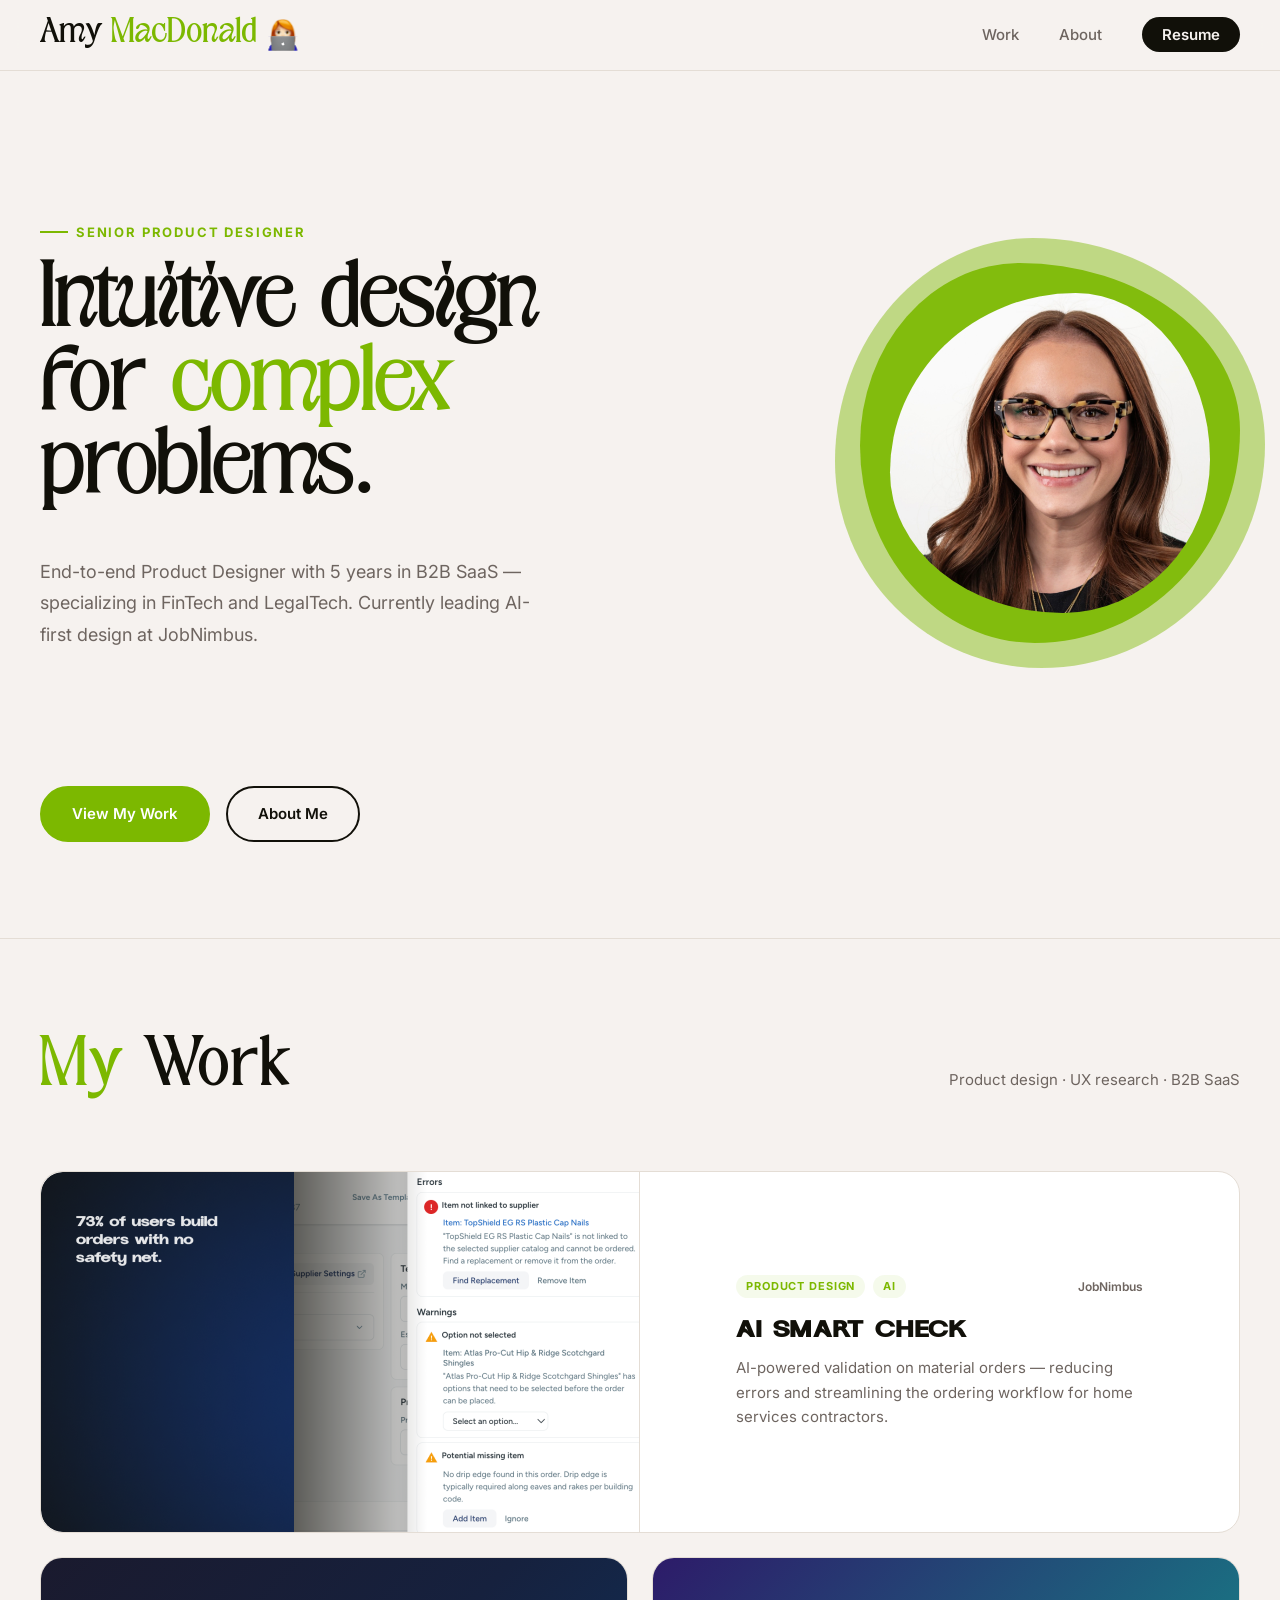
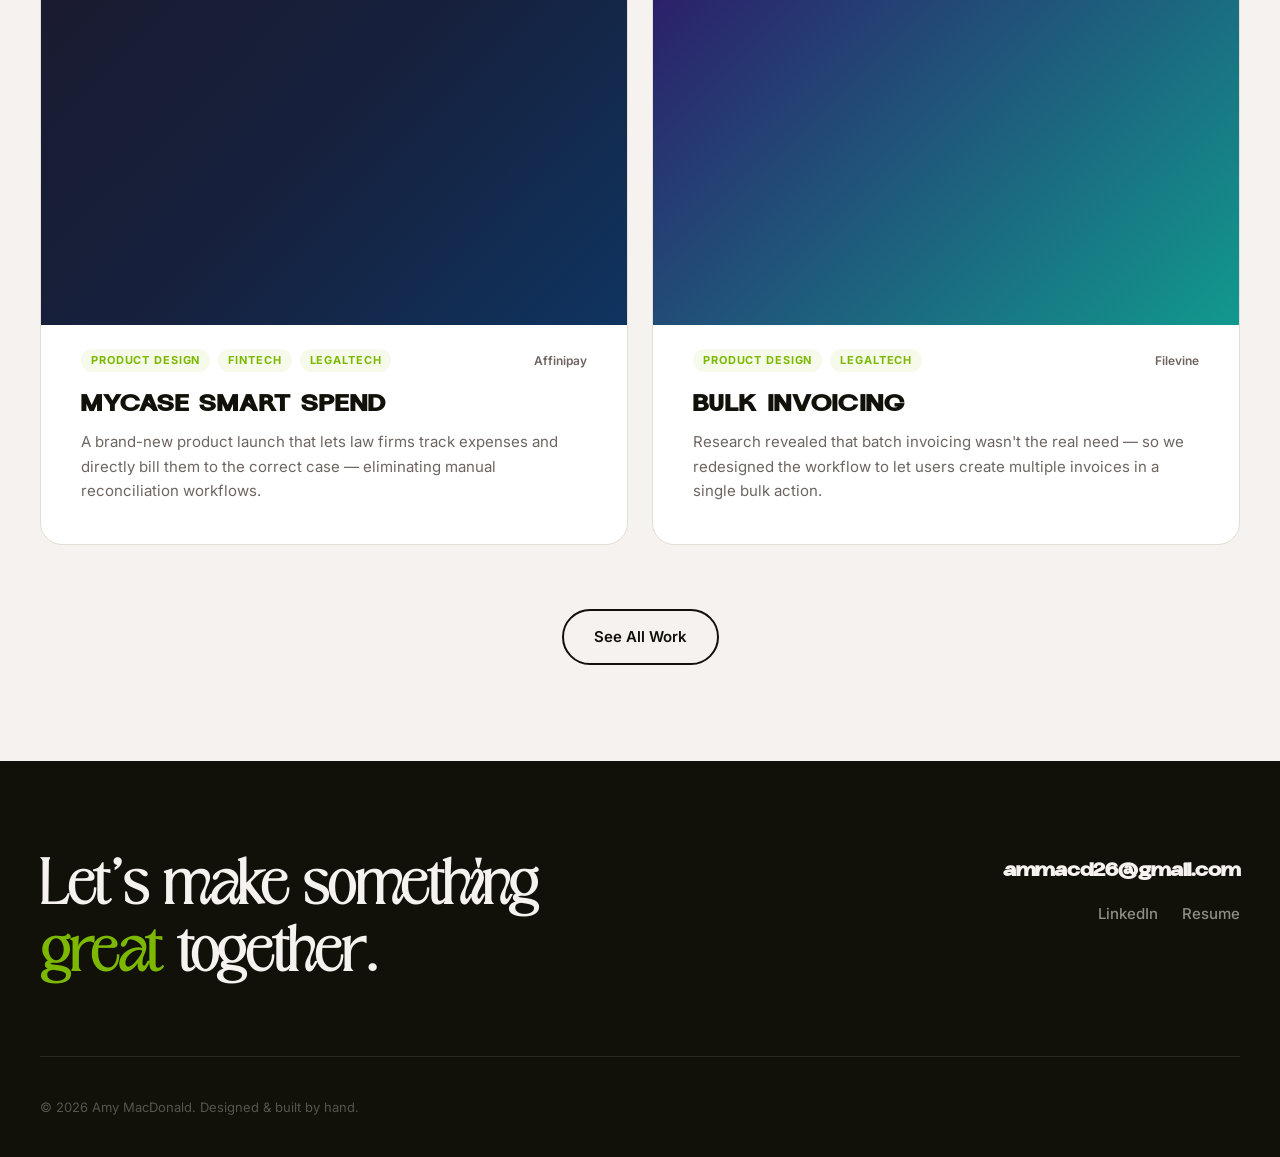
==== commit 4e78a2f8: "Polish pass — visual consistency, nav, images, and layout fixes - Add AI Smart Check hero and card i" ====
--- a/index.html
+++ b/index.html
@@ -24,11 +24,11 @@
        ========================================================= -->
   <header class="site-header">
     <nav class="nav container">
-      <a href="index.html" class="nav-logo"><img src="assets/images/Favicon.svg" alt="" class="nav-logo-icon">Amy <span>MacDonald</span></a>
+      <a href="index.html" class="nav-logo">Amy <span>MacDonald</span><img src="assets/images/Favicon.svg" alt="" class="nav-logo-icon"></a>
       <ul class="nav-links">
         <li><a href="work.html">Work</a></li>
         <li><a href="about.html">About</a></li>
-        <li><a href="assets/resume.pdf" target="_blank" rel="noopener" class="nav-cta">Resume</a></li>
+        <li><a href="assets/resume.pdf" download="Amy MacDonald - Sr. Product Designer - Resume.pdf" target="_blank" rel="noopener" class="nav-cta">Resume</a></li>
       </ul>
       <button class="nav-toggle" aria-label="Toggle navigation" aria-expanded="false">
         <span></span><span></span>
@@ -101,7 +101,7 @@
           <a href="mailto:ammacd26@gmail.com" class="footer-email">ammacd26@gmail.com</a>
           <div class="footer-links">
             <a href="https://www.linkedin.com/in/amymacd/" target="_blank" rel="noopener">LinkedIn</a>
-            <a href="assets/resume.pdf" target="_blank" rel="noopener">Resume</a>
+            <a href="assets/resume.pdf" download="Amy MacDonald - Sr. Product Designer - Resume.pdf" target="_blank" rel="noopener">Resume</a>
           </div>
         </div>
       </div>
--- a/css/style.css
+++ b/css/style.css
@@ -21,7 +21,7 @@
    DESIGN TOKENS
    ============================================================ */
 :root {
-  --bg:           #F7F3ED;
+  --bg:           #f6f2ef;
   --text:         #111009;
   --accent:       #7CB800;
   --accent-muted: rgba(124, 184, 0, 0.08);
@@ -152,7 +152,7 @@
   position: sticky;
   top: 0;
   z-index: 100;
-  background: rgba(247, 243, 237, 0.92);
+  background: rgba(246, 242, 239, 0.92);
   backdrop-filter: blur(14px);
   -webkit-backdrop-filter: blur(14px);
   border-bottom: 1px solid var(--border);
@@ -165,12 +165,21 @@
 }
 .nav-logo {
   font-family: var(--font-display);
-  font-size: 1.2rem;
+  font-size: 1.5rem;
   font-weight: 800;
   letter-spacing: 0.04em;
+  display: flex;
+  align-items: center;
+  gap: 0.6rem;
 }
 .nav-logo span {
   color: var(--accent);
+}
+.nav-logo-icon {
+  width: 2rem;
+  height: 2rem;
+  display: block;
+  flex-shrink: 0;
 }
 .nav-links {
   display: flex;
@@ -242,6 +251,7 @@
 .hero-inner {
   display: grid;
   grid-template-columns: 1fr 380px;
+  grid-template-rows: auto auto;
   gap: var(--space-2xl);
   align-items: center;
 }
@@ -264,7 +274,7 @@
   background: var(--accent);
 }
 .hero-headline {
-  font-size: clamp(3.25rem, 6.5vw, 6.5rem);
+  font-size: clamp(2.5rem, 5vw, 5rem);
   font-weight: 800;
   line-height: 1.3;
   letter-spacing: 0;
@@ -285,6 +295,8 @@
   display: flex;
   gap: var(--space-sm);
   flex-wrap: wrap;
+  grid-column: 1;
+  grid-row: 2;
 }
 .hero-graphic {
   position: relative;
@@ -295,15 +307,24 @@
   inset: 0;
   background: var(--accent);
   border-radius: 42% 58% 54% 46% / 48% 44% 56% 52%;
-  opacity: 0.13;
+  opacity: 0.9;
   animation: morph 9s ease-in-out infinite;
+}
+.hero-blob-mid {
+  position: absolute;
+  inset: -25px;
+  background: var(--accent);
+  border-radius: 46% 54% 52% 48% / 52% 48% 52% 48%;
+  opacity: 0.45;
+  animation: morph 9s ease-in-out infinite;
+  animation-delay: -2s;
 }
 .hero-blob-2 {
   position: absolute;
   inset: 30px;
-  background: var(--text);
+  background: url('../assets/images/amy-headshot.JPG') center 40%/cover no-repeat;
   border-radius: 58% 42% 46% 54% / 56% 52% 48% 44%;
-  opacity: 0.06;
+  opacity: 1;
   animation: morph 9s ease-in-out infinite reverse;
   animation-delay: -4s;
 }
@@ -313,9 +334,40 @@
   66%      { border-radius: 48% 52% 58% 42% / 56% 44% 56% 44%; }
 }
 @media (max-width: 900px) {
-  .hero-inner { grid-template-columns: 1fr; }
-  .hero-graphic { display: none; }
+  .hero-inner {
+    display: flex;
+    flex-direction: column;
+    align-items: center;
+    text-align: center;
+    gap: var(--space-lg);
+  }
+  .hero-graphic {
+    order: -1;
+    display: block;
+    height: 280px;
+    width: 280px;
+  }
+  .hero-content {
+    order: 0;
+  }
+  .hero-actions {
+    order: 1;
+    justify-content: center;
+    grid-column: unset;
+    grid-row: unset;
+  }
   .hero { padding: var(--space-2xl) 0 var(--space-xl); }
+}
+@media (max-width: 480px) {
+  .hero-graphic {
+    height: 220px;
+    width: 220px;
+  }
+}
+
+.work-see-all {
+  text-align: center;
+  margin-top: var(--space-xl);
 }
 
 /* ============================================================
@@ -365,6 +417,7 @@
   border-radius: var(--radius-lg) 0 0 var(--radius-lg);
   aspect-ratio: unset;
   min-height: 360px;
+  border-right: 1px solid var(--border);
 }
 .project-card--featured .project-info {
   display: flex;
@@ -403,6 +456,32 @@
   display: contents;
 }
 
+/* Coming-soon card */
+.project-card--coming-soon {
+  opacity: 0.55;
+  cursor: default;
+  pointer-events: none;
+}
+.project-card--coming-soon > div {
+  display: contents;
+}
+.project-coming-soon-badge {
+  display: inline-block;
+  font-family: var(--font-body);
+  font-size: 0.7rem;
+  font-weight: 600;
+  letter-spacing: 0.06em;
+  text-transform: uppercase;
+  color: var(--muted);
+  background: var(--border);
+  border-radius: 4px;
+  padding: 2px 7px;
+  vertical-align: middle;
+  margin-left: 0.4rem;
+  position: relative;
+  top: -2px;
+}
+
 .project-image {
   position: relative;
   overflow: hidden;
@@ -414,6 +493,8 @@
 .project-image.p2 { background: linear-gradient(135deg, #2d1b69 0%, #11998e 100%); }
 .project-image.p3 { background: linear-gradient(135deg, #373b44 0%, #4286f4 100%); }
 .project-image.p4 { background: linear-gradient(135deg, #f7971e 0%, #ffd200 100%); }
+.project-image.p5 { background: linear-gradient(135deg, #0f2027 0%, #203a43 50%, #2c5364 100%); }
+.project-image.p6 { background: linear-gradient(135deg, #355c7d 0%, #6c5b7b 50%, #c06c84 100%); }
 
 .project-image img {
   width: 100%; height: 100%;
@@ -469,8 +550,10 @@
   margin-left: auto;
 }
 .project-title {
-  font-size: clamp(1.25rem, 2.5vw, 1.75rem);
+  font-size: clamp(1rem, 2vw, 1.4rem);
   font-weight: 800;
+  text-transform: uppercase;
+  letter-spacing: 0.06em;
   margin-bottom: var(--space-xs);
   line-height: 1.5;
 }
@@ -747,7 +830,6 @@
    ============================================================ */
 .cs-hero {
   padding: var(--space-2xl) 0 0;
-  border-bottom: 1px solid var(--border);
 }
 .cs-back {
   display: inline-flex;
@@ -770,7 +852,7 @@
 }
 .cs-meta-bar {
   display: flex;
-  gap: var(--space-xl);
+  gap: var(--space-md) var(--space-xl);
   flex-wrap: wrap;
   padding: var(--space-lg) 0;
   border-top: 1px solid var(--border);
@@ -790,7 +872,7 @@
 }
 .cs-hero-image {
   margin-top: var(--space-xl);
-  border-radius: var(--radius-lg) var(--radius-lg) 0 0;
+  border-radius: var(--radius-lg);
   overflow: hidden;
   aspect-ratio: 16/7;
   background: var(--border);
@@ -869,18 +951,19 @@
 
 .cs-callout {
   background: var(--accent-muted);
+  border: 1px solid rgba(124, 184, 0, 0.2);
   border-left: 3px solid var(--accent);
   padding: var(--space-md) var(--space-lg);
-  border-radius: 0 var(--radius-sm) var(--radius-sm) 0;
+  border-radius: var(--radius-md);
   margin: var(--space-lg) 0;
 }
 .cs-callout p {
-  font-family: var(--font-display);
-  font-size: 1.25rem;
-  font-weight: 700;
-  color: var(--text) !important;
-  line-height: 1.4;
-  margin: 0 !important;
+  font-family: var(--font-body);
+  font-size: 1rem;
+  font-weight: 400;
+  color: var(--muted);
+  line-height: 1.6;
+  margin: 0;
 }
 
 .cs-image-block {
@@ -938,6 +1021,517 @@
   line-height: 1.5;
 }
 
+/* ── Shared card base ──────────────────────────────────────── */
+/* Green cards: TLDR, pullquote, callout */
+.cs-tldr,
+.cs-pullquote {
+  background: var(--accent-muted);
+  border: 1px solid rgba(124, 184, 0, 0.2);
+  border-left: 3px solid var(--accent);
+  border-radius: var(--radius-md);
+  padding: var(--space-md) var(--space-lg);
+  margin: var(--space-lg) 0;
+}
+
+/* White cards: metrics, constraints, press */
+.cs-metric,
+.cs-constraint {
+  background: var(--surface);
+  border: 1px solid var(--border);
+  border-radius: var(--radius-md);
+  padding: var(--space-lg);
+}
+.cs-press-item {
+  background: var(--surface);
+  border: 1px solid var(--border);
+  border-radius: var(--radius-md);
+  padding: var(--space-sm) var(--space-md);
+}
+
+/* ── TL;DR ─────────────────────────────────────────────────── */
+.cs-tldr {
+  display: flex;
+  gap: var(--space-md);
+  align-items: flex-start;
+  margin-top: var(--space-lg);
+  margin-bottom: 0;
+}
+.cs-tldr-label {
+  font-family: var(--font-heading);
+  font-size: 0.75rem;
+  font-weight: 600;
+  letter-spacing: 0.1em;
+  text-transform: uppercase;
+  color: var(--accent);
+  white-space: nowrap;
+  padding-top: 0.2rem;
+}
+.cs-tldr p {
+  font-family: var(--font-body);
+  font-size: 1rem;
+  font-weight: 500;
+  line-height: 1.6;
+  color: var(--text);
+  margin: 0;
+}
+
+/* ── Pull quote ────────────────────────────────────────────── */
+.cs-pullquote p {
+  font-family: var(--font-body);
+  font-size: 1.1rem;
+  font-weight: 600;
+  line-height: 1.6;
+  color: var(--text);
+  margin-bottom: var(--space-xs);
+}
+.cs-pullquote cite {
+  font-size: 0.875rem;
+  font-style: normal;
+  color: var(--muted);
+}
+
+/* ── Metrics grid ──────────────────────────────────────────── */
+.cs-metrics {
+  display: grid;
+  grid-template-columns: repeat(2, 1fr);
+  gap: var(--space-md);
+  margin: var(--space-xl) 0;
+}
+@media (max-width: 600px) {
+  .cs-metrics { grid-template-columns: 1fr; }
+}
+.cs-metric {
+  display: flex;
+  flex-direction: column;
+  gap: var(--space-xs);
+}
+.cs-metric-number {
+  font-family: var(--font-heading);
+  font-size: 2.5rem;
+  font-weight: 600;
+  color: var(--accent);
+  line-height: 1;
+  letter-spacing: 0.02em;
+}
+.cs-metric-label {
+  font-family: var(--font-body);
+  font-size: 0.9rem;
+  color: var(--muted);
+  line-height: 1.5;
+}
+
+/* ── Constraint cards ──────────────────────────────────────── */
+.cs-constraints {
+  display: grid;
+  grid-template-columns: repeat(3, 1fr);
+  gap: var(--space-lg);
+  margin: var(--space-lg) 0;
+}
+@media (max-width: 800px) {
+  .cs-constraints { grid-template-columns: 1fr; }
+}
+.cs-constraint h3 {
+  font-family: var(--font-heading);
+  font-size: 0.8rem;
+  font-weight: 600;
+  letter-spacing: 0.1em;
+  text-transform: uppercase;
+  color: var(--accent);
+  margin-bottom: var(--space-sm);
+}
+.cs-constraint p {
+  font-family: var(--font-body);
+  font-size: 0.9375rem;
+  color: var(--muted);
+  line-height: 1.6;
+}
+
+/* ── Press items ───────────────────────────────────────────── */
+.cs-press {
+  display: grid;
+  grid-template-columns: repeat(3, 1fr);
+  gap: var(--space-md);
+  margin: var(--space-lg) 0;
+}
+@media (max-width: 800px) {
+  .cs-press { grid-template-columns: 1fr; }
+}
+.cs-press-item {
+  display: flex;
+  flex-direction: column;
+  gap: 0.4rem;
+}
+.cs-press-item strong {
+  font-family: var(--font-heading);
+  font-size: 0.75rem;
+  font-weight: 600;
+  letter-spacing: 0.1em;
+  text-transform: uppercase;
+  color: var(--accent);
+}
+.cs-press-item span {
+  font-family: var(--font-body);
+  font-size: 0.875rem;
+  color: var(--muted);
+  line-height: 1.5;
+  flex: 1;
+}
+.cs-press-link {
+  font-family: var(--font-body);
+  font-size: 0.875rem;
+  font-weight: 600;
+  color: var(--accent);
+  margin-top: var(--space-xs);
+  transition: opacity var(--trans);
+  align-self: flex-start;
+}
+.cs-press-link:hover { opacity: 0.7; }
+
+/* ── Subheadings ───────────────────────────────────────────── */
+.cs-subheading {
+  font-family: var(--font-heading);
+  font-size: 0.8rem;
+  font-weight: 600;
+  letter-spacing: 0.1em;
+  text-transform: uppercase;
+  color: var(--text);
+  margin: var(--space-lg) 0 var(--space-md);
+}
+
+/* ── Interview grid ────────────────────────────────────────── */
+.cs-interview-grid {
+  display: grid;
+  grid-template-columns: repeat(2, 1fr);
+  gap: var(--space-md);
+  margin: var(--space-md) 0 var(--space-lg);
+}
+@media (max-width: 700px) {
+  .cs-interview-grid { grid-template-columns: 1fr; }
+}
+.cs-interview-card {
+  background: var(--surface);
+  border: 1px solid var(--border);
+  border-radius: var(--radius-md);
+  padding: var(--space-lg);
+}
+.cs-interview-card strong {
+  font-family: var(--font-heading);
+  font-size: 0.75rem;
+  font-weight: 600;
+  letter-spacing: 0.08em;
+  text-transform: uppercase;
+  color: var(--accent);
+  display: block;
+  margin-bottom: var(--space-sm);
+}
+.cs-interview-card p {
+  font-size: 0.9375rem;
+  color: var(--muted);
+  line-height: 1.6;
+  margin: 0;
+}
+
+/* ── Callout variants ──────────────────────────────────────── */
+.cs-callout--miss,
+.cs-callout--pivot {
+  background: var(--accent-muted);
+  border: 1px solid rgba(124, 184, 0, 0.2);
+  border-left: 3px solid var(--accent);
+  border-radius: var(--radius-md);
+  padding: var(--space-md) var(--space-lg);
+  margin: var(--space-lg) 0;
+}
+.cs-callout-label {
+  font-family: var(--font-heading);
+  font-size: 0.75rem;
+  font-weight: 600;
+  letter-spacing: 0.1em;
+  text-transform: uppercase;
+  color: var(--accent);
+  display: block;
+  margin-bottom: var(--space-xs);
+}
+.cs-callout--miss p,
+.cs-callout--pivot p {
+  font-family: var(--font-body);
+  font-size: 1rem;
+  font-weight: 500;
+  line-height: 1.6;
+  color: var(--text);
+  margin: 0;
+}
+
+/* ── Findings list ─────────────────────────────────────────── */
+.cs-findings-list {
+  list-style: none;
+  margin: var(--space-md) 0;
+  display: flex;
+  flex-direction: column;
+  gap: var(--space-sm);
+}
+.cs-findings-list li {
+  padding-left: var(--space-md);
+  position: relative;
+  font-size: 0.9375rem;
+  line-height: 1.6;
+  color: var(--muted);
+}
+.cs-findings-list li::before {
+  content: '→';
+  position: absolute;
+  left: 0;
+  color: var(--accent);
+  font-weight: 600;
+}
+
+/* ── Severity grid ─────────────────────────────────────────── */
+.cs-severity-grid {
+  display: grid;
+  grid-template-columns: repeat(2, 1fr);
+  gap: var(--space-md);
+  margin: var(--space-md) 0 var(--space-lg);
+}
+@media (max-width: 600px) {
+  .cs-severity-grid { grid-template-columns: 1fr; }
+}
+.cs-severity-card {
+  background: var(--surface);
+  border: 1px solid var(--border);
+  border-radius: var(--radius-md);
+  padding: var(--space-sm) var(--space-md) 0;
+  border-top: 3px solid var(--border);
+}
+.cs-severity-card--error { border-top-color: #e53e3e; }
+.cs-severity-card--warning { border-top-color: #dd8800; }
+.cs-severity-card strong {
+  font-family: var(--font-heading);
+  font-size: 0.75rem;
+  font-weight: 600;
+  letter-spacing: 0.08em;
+  text-transform: uppercase;
+  display: block;
+  margin-bottom: var(--space-sm);
+}
+.cs-severity-card--error strong { color: #e53e3e; }
+.cs-severity-card--warning strong { color: #dd8800; }
+.cs-severity-card ul {
+  list-style: none;
+  display: flex;
+  flex-direction: column;
+  gap: 0.4rem;
+}
+.cs-severity-card ul li {
+  font-size: 0.9rem;
+  color: var(--muted);
+  line-height: 1.5;
+  padding-left: 1rem;
+  position: relative;
+}
+.cs-severity-card ul li::before {
+  content: '·';
+  position: absolute;
+  left: 0;
+  color: var(--muted);
+}
+
+/* ── Prototype link ────────────────────────────────────────── */
+.cs-proto-link {
+  display: inline-flex;
+  align-items: center;
+  margin-top: var(--space-md);
+  font-family: var(--font-body);
+  font-size: 0.9375rem;
+  font-weight: 600;
+  color: var(--accent);
+  transition: opacity var(--trans);
+}
+.cs-proto-link:hover { opacity: 0.7; }
+
+/* ── Design decisions ──────────────────────────────────────── */
+.cs-decisions {
+  display: flex;
+  flex-direction: column;
+  margin: var(--space-lg) 0;
+  counter-reset: decision;
+}
+.cs-decision {
+  display: grid;
+  grid-template-columns: 2.5rem 1fr;
+  grid-template-rows: auto auto;
+  column-gap: var(--space-md);
+  padding: var(--space-lg) 0;
+  border-top: 1px solid var(--border);
+  counter-increment: decision;
+}
+.cs-decision::before {
+  content: counter(decision, decimal-leading-zero);
+  grid-column: 1;
+  grid-row: 1 / 3;
+  font-family: var(--font-display);
+  font-size: 0.9rem;
+  font-weight: 700;
+  color: var(--accent);
+  background: var(--accent-muted);
+  border: 1px solid rgba(124, 184, 0, 0.25);
+  border-radius: 42% 58% 54% 46% / 48% 44% 56% 52%;
+  width: 2.2rem;
+  height: 2.2rem;
+  display: flex;
+  align-items: center;
+  justify-content: center;
+  align-self: start;
+  animation: morph 9s ease-in-out infinite;
+}
+.cs-decision-header {
+  grid-column: 2;
+  grid-row: 1;
+  display: flex;
+  align-items: baseline;
+  gap: var(--space-sm);
+  margin-bottom: var(--space-xs);
+  flex-wrap: wrap;
+}
+.cs-decision-header strong {
+  font-family: var(--font-body);
+  font-size: 1rem;
+  font-weight: 700;
+  color: var(--text);
+}
+.cs-decision-header span {
+  font-size: 0.875rem;
+  color: var(--muted);
+  font-style: italic;
+}
+.cs-decision p {
+  grid-column: 2;
+  grid-row: 2;
+  font-size: 0.9375rem;
+  color: var(--muted);
+  line-height: 1.65;
+  margin: 0;
+}
+
+/* ── Phase list ────────────────────────────────────────────── */
+.cs-phase-list {
+  list-style: none;
+  padding: 0;
+  padding-inline-start: 0;
+  display: flex;
+  flex-direction: column;
+  gap: var(--space-sm);
+  margin: var(--space-lg) 0;
+}
+.cs-phase {
+  display: flex;
+  flex-direction: column;
+  gap: 0.35rem;
+  background: var(--surface);
+  border: 1px solid var(--border);
+  border-left: 3px solid var(--border);
+  border-radius: var(--radius-md);
+  padding: var(--space-md) var(--space-lg);
+}
+.cs-phase--complete { border-left-color: var(--accent); }
+.cs-phase--active { border-left-color: #dd8800; }
+.cs-phase--planned { border-left-color: var(--border); opacity: 0.7; }
+.cs-phase-status {
+  font-family: var(--font-heading);
+  font-size: 0.7rem;
+  font-weight: 600;
+  letter-spacing: 0.1em;
+  text-transform: uppercase;
+}
+.cs-phase--complete .cs-phase-status { color: var(--accent); }
+.cs-phase--active .cs-phase-status { color: #dd8800; }
+.cs-phase--upcoming .cs-phase-status,
+.cs-phase--planned .cs-phase-status { color: var(--muted); }
+.cs-phase strong {
+  font-family: var(--font-body);
+  font-size: 0.9375rem;
+  font-weight: 600;
+  color: var(--text);
+}
+.cs-phase p {
+  font-size: 0.9rem;
+  color: var(--muted);
+  line-height: 1.6;
+  margin: 0;
+}
+
+/* ── Metrics table ─────────────────────────────────────────── */
+.cs-metrics-table-wrap {
+  overflow-x: auto;
+  margin: var(--space-lg) 0;
+  border-radius: var(--radius-md);
+  border: 1px solid var(--border);
+}
+.cs-metrics-table {
+  width: 100%;
+  border-collapse: collapse;
+  font-size: 0.9375rem;
+}
+.cs-metrics-table th {
+  font-family: var(--font-heading);
+  font-size: 0.72rem;
+  font-weight: 600;
+  letter-spacing: 0.1em;
+  text-transform: uppercase;
+  color: var(--accent);
+  text-align: left;
+  padding: var(--space-md) var(--space-lg);
+  background: var(--surface);
+  border-bottom: 1px solid var(--border);
+}
+.cs-metrics-table td {
+  padding: var(--space-sm) var(--space-lg);
+  color: var(--muted);
+  line-height: 1.5;
+  border-bottom: 1px solid var(--border);
+  vertical-align: top;
+}
+.cs-metrics-table td:first-child {
+  font-weight: 600;
+  color: var(--text);
+  white-space: nowrap;
+}
+.cs-metrics-table tbody tr:last-child td { border-bottom: none; }
+.cs-metrics-table tbody tr td { background: #fff; }
+.cs-metrics-table tbody tr:nth-child(even) td { background: #fff; }
+
+/* ── Learnings grid ────────────────────────────────────────── */
+.cs-learnings {
+  display: grid;
+  grid-template-columns: repeat(2, 1fr);
+  gap: var(--space-md);
+  margin: var(--space-lg) 0;
+}
+@media (max-width: 700px) {
+  .cs-learnings { grid-template-columns: 1fr; }
+}
+.cs-learning {
+  background: var(--surface);
+  border: 1px solid var(--border);
+  border-radius: var(--radius-md);
+  padding: var(--space-lg);
+  display: flex;
+  flex-direction: column;
+  gap: var(--space-sm);
+}
+.cs-learning strong {
+  font-family: var(--font-heading);
+  font-size: 0.8rem;
+  font-weight: 600;
+  letter-spacing: 0.08em;
+  text-transform: uppercase;
+  color: var(--accent);
+}
+.cs-learning p {
+  font-size: 0.9375rem;
+  color: var(--muted);
+  line-height: 1.6;
+  margin: 0;
+}
+
 .cs-pagination {
   padding: var(--space-xl) 0;
   border-top: 1px solid var(--border);
@@ -952,16 +1546,19 @@
   gap: 4px;
 }
 .cs-pag-link .pag-label {
+  font-family: var(--font-body);
   font-size: 0.75rem;
-  font-weight: 700;
-  letter-spacing: 0.1em;
-  text-transform: uppercase;
+  font-weight: 600;
+  letter-spacing: 0;
+  text-transform: none;
   color: var(--muted);
 }
 .cs-pag-link .pag-title {
   font-family: var(--font-heading);
   font-size: 1.125rem;
   font-weight: 800;
+  letter-spacing: 0.06em;
+  text-transform: uppercase;
   transition: color var(--trans);
 }
 .cs-pag-link:hover .pag-title { color: var(--accent); }
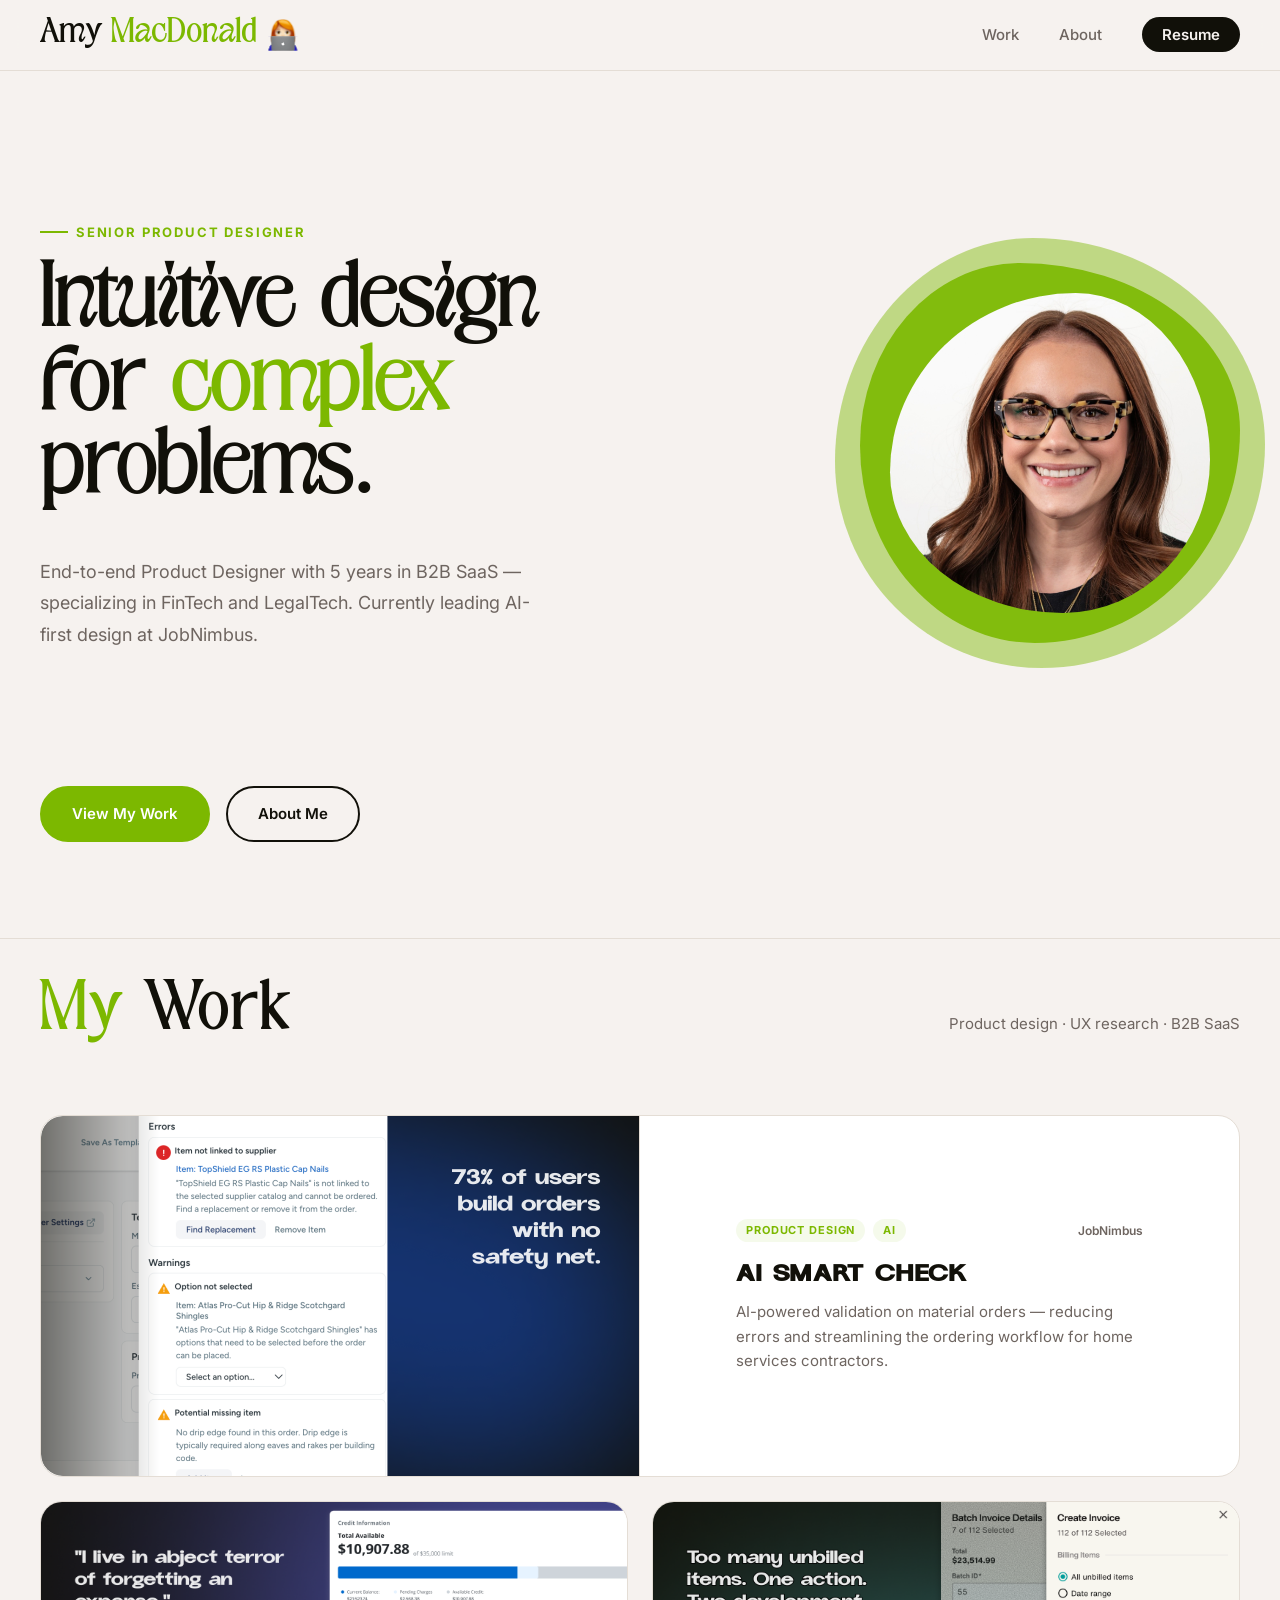
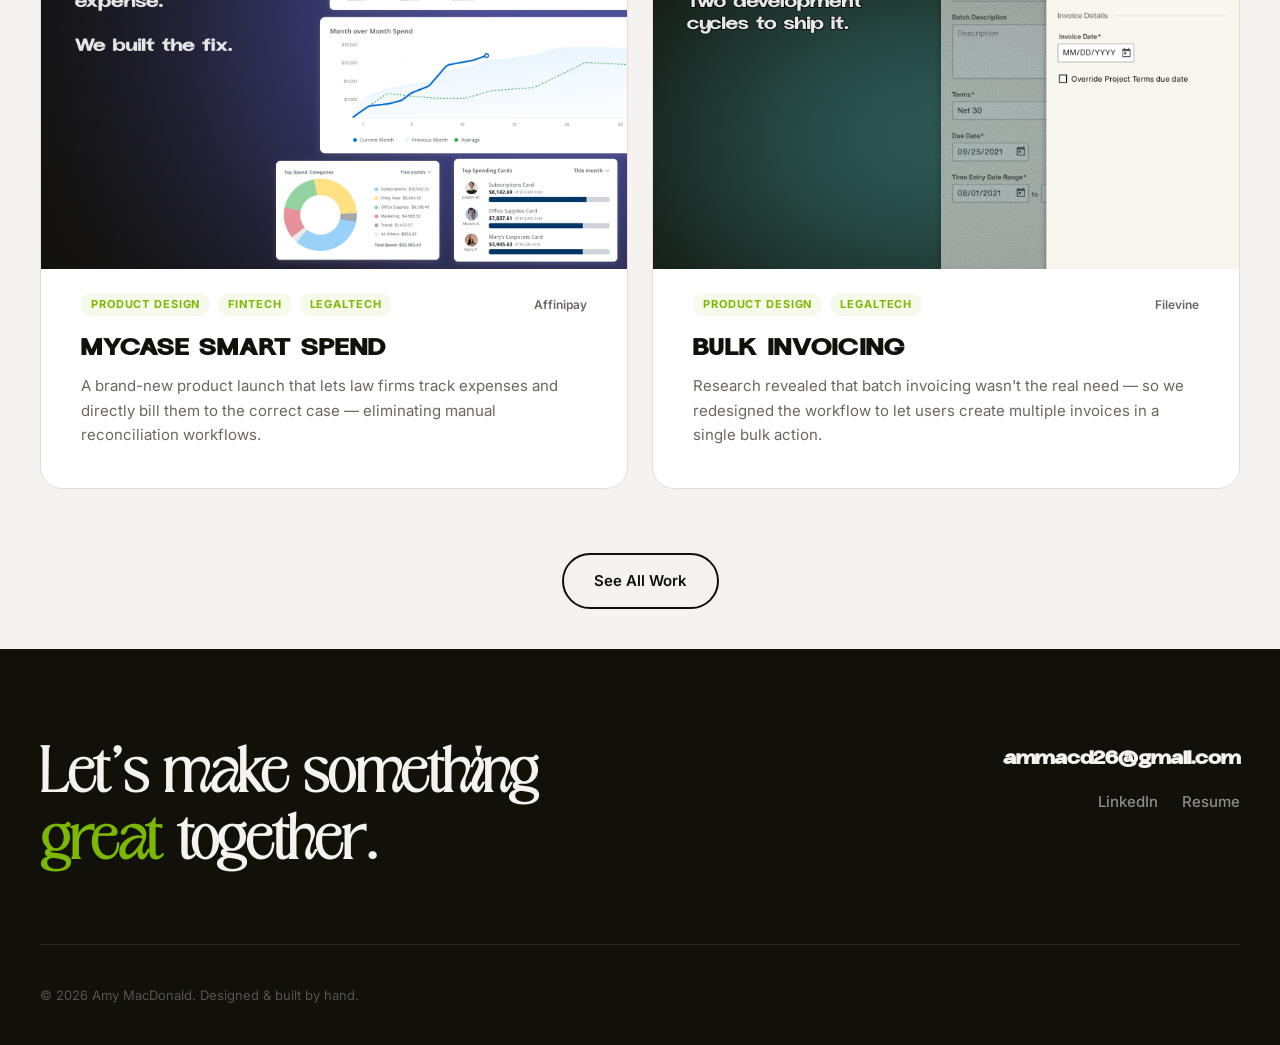
==== commit 877212ee: "Add OG preview image across all pages Co-Authored-By: Claude Sonnet 4.6 <noreply@anthropic.com>" ====
--- a/index.html
+++ b/index.html
@@ -7,7 +7,7 @@
   <meta name="description" content="End-to-end Product Designer specializing in B2B SaaS, FinTech, and LegalTech. Currently Senior Product Designer at JobNimbus.">
   <meta property="og:title" content="Amy MacDonald — UX/Product Designer">
   <meta property="og:description" content="End-to-end Product Designer with 5+ years in B2B SaaS — FinTech, LegalTech, and home services.">
-  <meta property="og:image" content="https://amymacd-design.com/assets/images/og-image.jpg">
+  <meta property="og:image" content="https://amymacd-design.com/assets/images/web page Preview.png">
   <meta property="og:url" content="https://amymacd-design.com">
   <meta property="og:type" content="website">
   <meta name="twitter:card" content="summary_large_image">
--- a/css/style.css
+++ b/css/style.css
@@ -395,7 +395,7 @@
    WORK / PROJECTS
    ============================================================ */
 .work {
-  padding: var(--space-2xl) 0;
+  padding: var(--space-lg) 0;
   border-top: 1px solid var(--border);
 }
 .projects-grid {
@@ -425,7 +425,18 @@
   justify-content: center;
   padding: var(--space-2xl);
 }
-@media (max-width: 768px) {
+@media (max-width: 1024px) {
+  .project-card--featured {
+    grid-template-columns: 3fr 2fr;
+    height: 380px;
+  }
+  .project-card--featured .project-image {
+    aspect-ratio: unset;
+    min-height: unset;
+    height: 100%;
+  }
+}
+@media (max-width: 600px) {
   .project-card--featured {
     grid-column: span 1;
     display: block;
@@ -685,8 +696,7 @@
    ABOUT PAGE
    ============================================================ */
 .page-hero {
-  padding: var(--space-2xl) 0 var(--space-xl);
-  border-bottom: 1px solid var(--border);
+  padding: var(--space-lg) 0 var(--space-md);
 }
 .page-eyebrow {
   font-size: 0.8125rem;
@@ -713,7 +723,7 @@
 }
 
 .about-body {
-  padding: var(--space-2xl) 0;
+  padding: var(--space-md) 0 var(--space-lg);
 }
 .about-body-grid {
   display: grid;
@@ -736,6 +746,74 @@
   width: 100%; height: 100%;
   object-fit: cover;
 }
+/* ── About slideshow ───────────────────────────────────────────────────── */
+.about-slideshow {
+  border-radius: var(--radius-lg);
+  overflow: hidden;
+  background: var(--border);
+  aspect-ratio: 4/5;
+  position: relative;
+}
+.about-slideshow-track {
+  display: flex;
+  width: 100%;
+  height: 100%;
+  transition: transform 0.5s cubic-bezier(0.4, 0, 0.2, 1);
+}
+.about-slideshow-track img {
+  flex: 0 0 100%;
+  width: 100%;
+  height: 100%;
+  object-fit: cover;
+}
+.slideshow-btn {
+  position: absolute;
+  top: 50%;
+  transform: translateY(-50%);
+  background: rgba(0,0,0,0.35);
+  border: none;
+  color: #fff;
+  font-size: 1.6rem;
+  line-height: 1;
+  width: 2.2rem;
+  height: 2.2rem;
+  border-radius: 50%;
+  cursor: pointer;
+  display: flex;
+  align-items: center;
+  justify-content: center;
+  opacity: 0;
+  transition: opacity 0.2s, background 0.2s;
+  z-index: 2;
+}
+.about-slideshow:hover .slideshow-btn { opacity: 1; }
+.slideshow-btn:hover { background: rgba(0,0,0,0.6); }
+.slideshow-prev { left: 0.6rem; }
+.slideshow-next { right: 0.6rem; }
+.slideshow-dots {
+  position: absolute;
+  bottom: 0.7rem;
+  left: 50%;
+  transform: translateX(-50%);
+  display: flex;
+  gap: 0.35rem;
+  z-index: 2;
+}
+.slideshow-dot {
+  width: 6px;
+  height: 6px;
+  border-radius: 50%;
+  background: rgba(255,255,255,0.5);
+  border: none;
+  cursor: pointer;
+  padding: 0;
+  transition: background 0.2s, transform 0.2s;
+}
+.slideshow-dot.active {
+  background: #fff;
+  transform: scale(1.3);
+}
+
 .about-photo-placeholder {
   width: 100%; height: 100%;
   display: flex;
@@ -829,7 +907,7 @@
    CASE STUDY PAGE
    ============================================================ */
 .cs-hero {
-  padding: var(--space-2xl) 0 0;
+  padding: var(--space-lg) 0 0;
 }
 .cs-back {
   display: inline-flex;
@@ -838,7 +916,7 @@
   font-size: 0.875rem;
   font-weight: 600;
   color: var(--muted);
-  margin-bottom: var(--space-xl);
+  margin-bottom: var(--space-md);
   transition: color var(--trans), gap var(--trans);
 }
 .cs-back:hover { color: var(--text); gap: var(--space-sm); }
@@ -848,13 +926,13 @@
   font-size: clamp(2.75rem, 5.5vw, 5rem);
   font-weight: 800;
   max-width: 18ch;
-  margin-bottom: var(--space-lg);
+  margin-bottom: var(--space-md);
 }
 .cs-meta-bar {
   display: flex;
   gap: var(--space-md) var(--space-xl);
   flex-wrap: wrap;
-  padding: var(--space-lg) 0;
+  padding: var(--space-md) 0;
   border-top: 1px solid var(--border);
 }
 .cs-meta-item { display: flex; flex-direction: column; gap: 4px; }
@@ -871,13 +949,14 @@
   color: var(--text);
 }
 .cs-hero-image {
-  margin-top: var(--space-xl);
+  margin-top: var(--space-md);
   border-radius: var(--radius-lg);
   overflow: hidden;
   aspect-ratio: 16/7;
   background: var(--border);
 }
-.cs-hero-image img { width: 100%; height: 100%; object-fit: cover; }
+.cs-hero-image img,
+.cs-hero-image video { width: 100%; height: 100%; object-fit: cover; }
 
 .cs-body { padding: var(--space-2xl) 0; }
 .cs-layout {
@@ -974,6 +1053,7 @@
   background: var(--border);
 }
 .cs-image-block img { width: 100%; height: auto; }
+.cs-image-block iframe { display: block; width: 100%; }
 .cs-image-block figcaption {
   font-size: 0.875rem;
   color: var(--muted);
@@ -991,6 +1071,51 @@
   font-size: 0.875rem;
   font-weight: 500;
 }
+
+/* ============================================================
+   LIGHTBOX
+   ============================================================ */
+.lightbox-overlay {
+  display: none;
+  position: fixed;
+  inset: 0;
+  z-index: 1000;
+  background: rgba(0, 0, 0, 0.92);
+  align-items: center;
+  justify-content: center;
+}
+.lightbox-overlay.is-open { display: flex; }
+.lightbox-inner {
+  max-width: 90vw;
+  max-height: 90vh;
+  overflow: hidden;
+  display: flex;
+  align-items: center;
+  justify-content: center;
+}
+.lightbox-img {
+  max-width: 90vw;
+  max-height: 90vh;
+  object-fit: contain;
+  transform-origin: center;
+  transition: transform 0.1s ease;
+  user-select: none;
+  cursor: zoom-in;
+}
+.lightbox-close {
+  position: fixed;
+  top: 1.25rem;
+  right: 1.5rem;
+  background: none;
+  border: none;
+  color: #fff;
+  font-size: 2rem;
+  line-height: 1;
+  cursor: pointer;
+  opacity: 0.7;
+  transition: opacity 0.2s;
+}
+.lightbox-close:hover { opacity: 1; }
 
 .stats-row {
   display: grid;
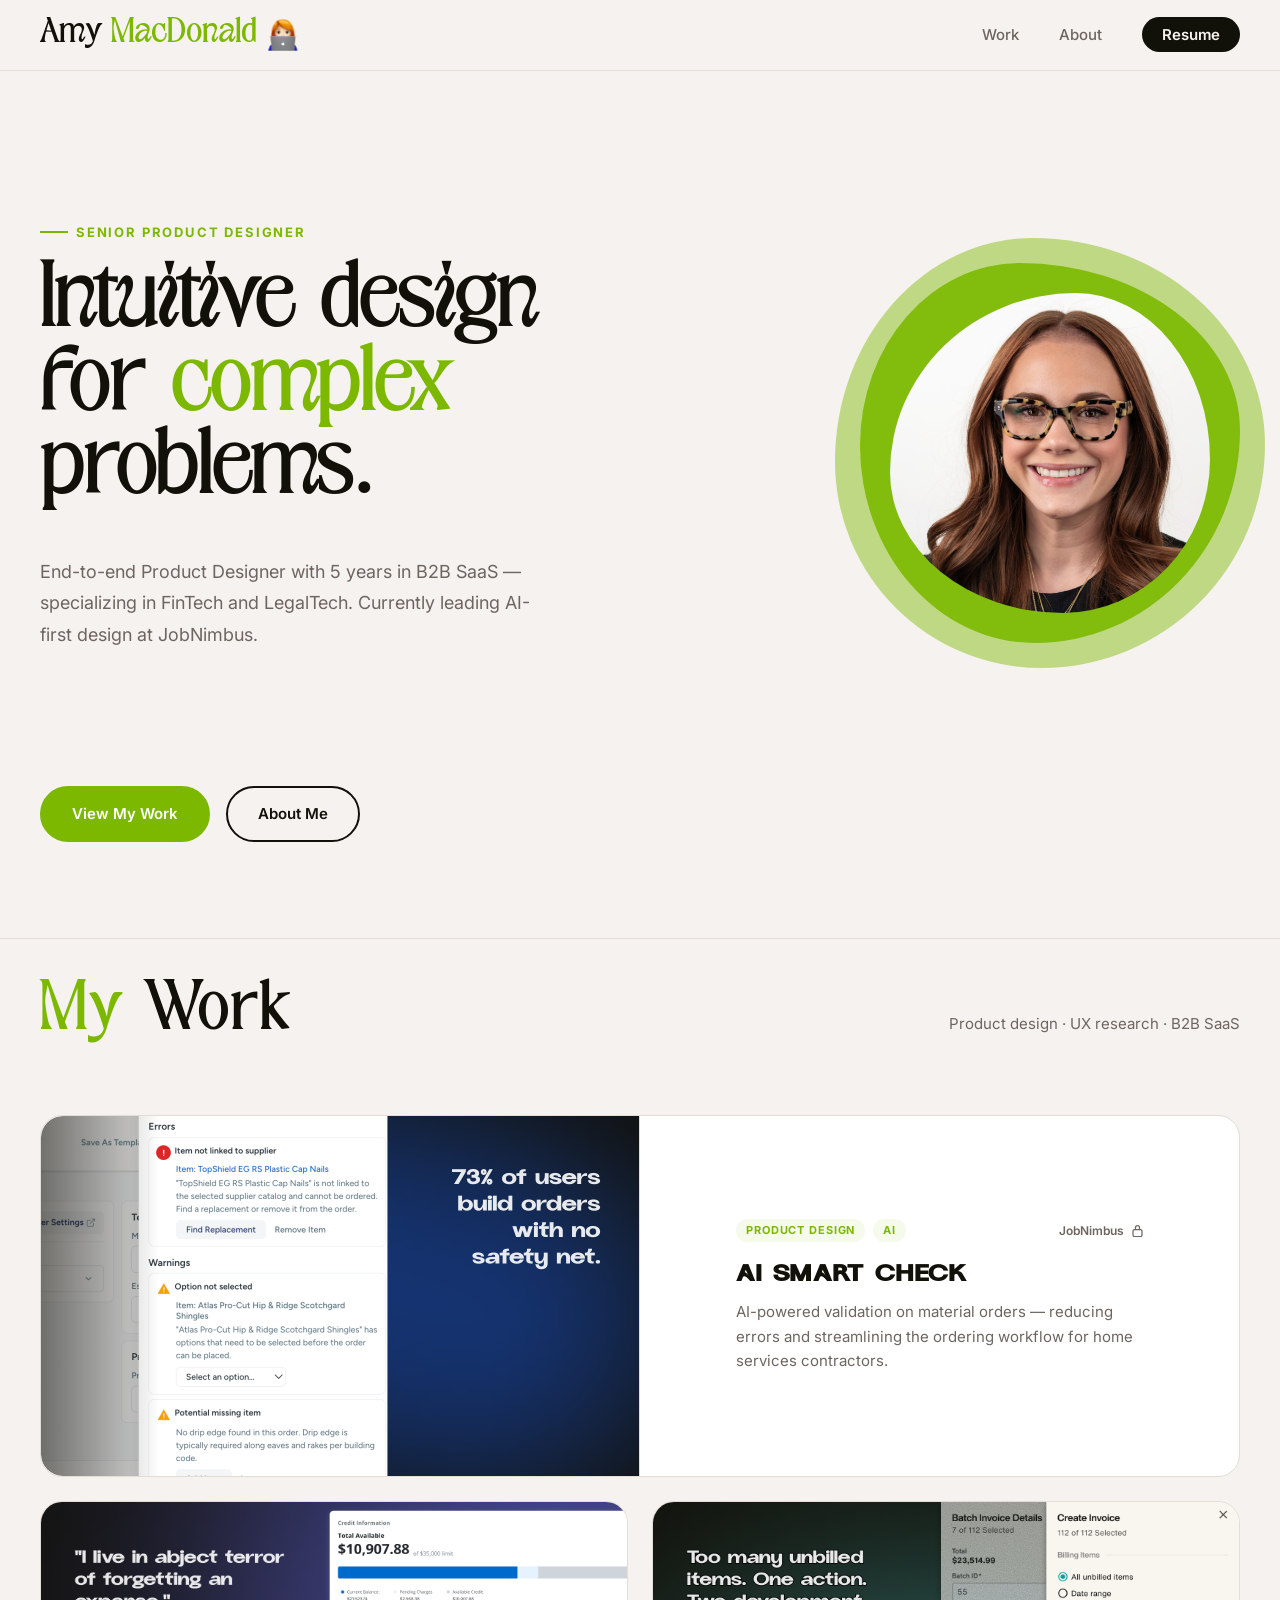
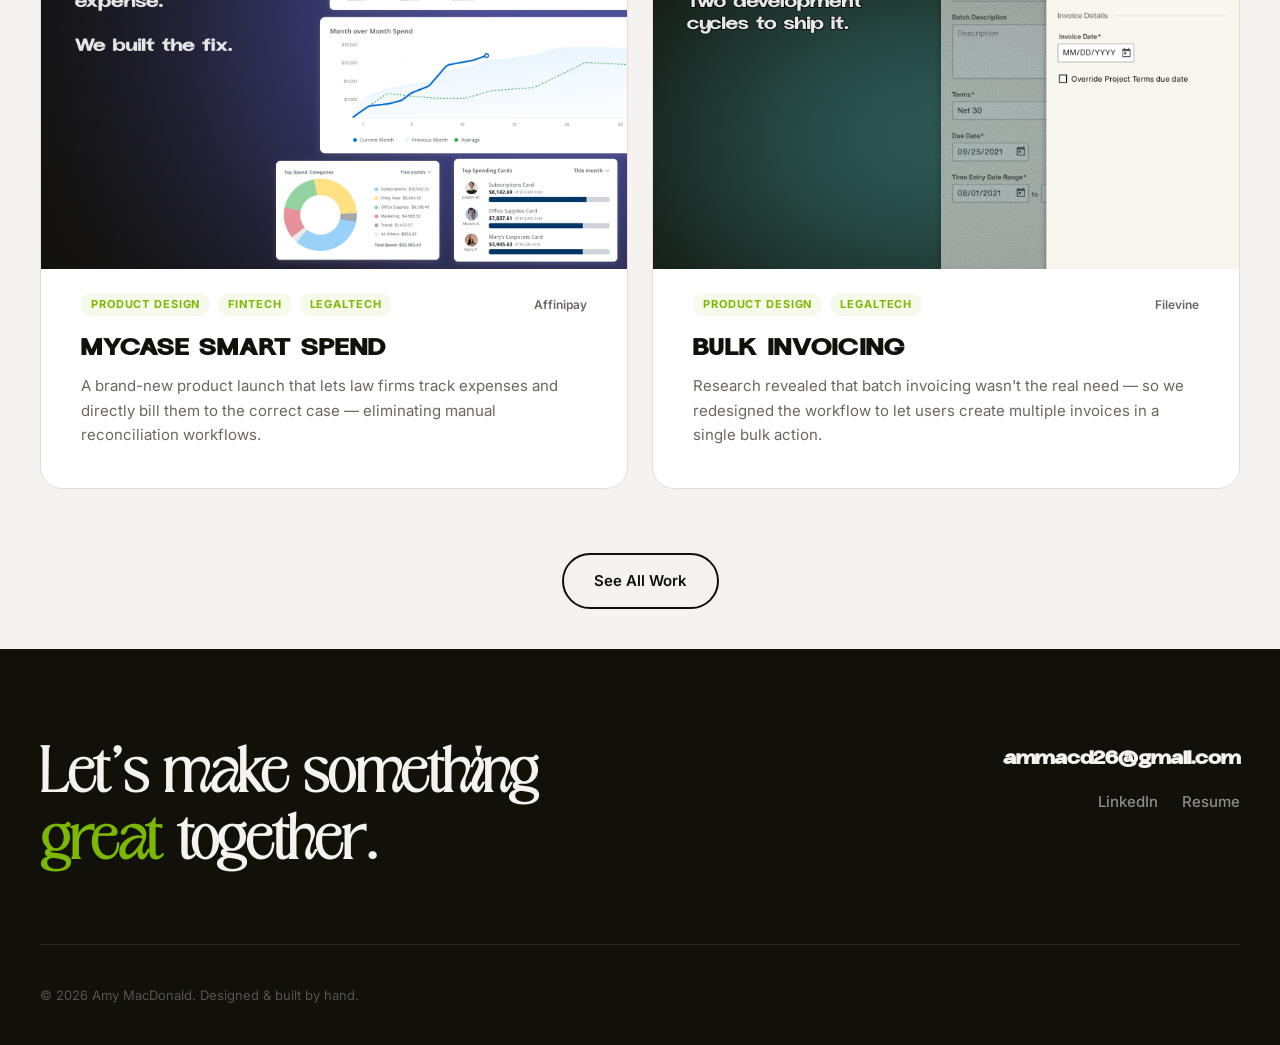
==== commit e70c5d81: "Update resume, password gate, work card lock icon, and about slideshow - Replace resume.pdf with Amy" ====
--- a/index.html
+++ b/index.html
@@ -28,7 +28,7 @@
       <ul class="nav-links">
         <li><a href="work.html">Work</a></li>
         <li><a href="about.html">About</a></li>
-        <li><a href="assets/resume.pdf" download="Amy MacDonald - Sr. Product Designer - Resume.pdf" target="_blank" rel="noopener" class="nav-cta">Resume</a></li>
+        <li><a href="assets/Amy MacDonald - Resume 2026.pdf" download="Amy MacDonald - Resume 2026.pdf" target="_blank" rel="noopener" class="nav-cta">Resume</a></li>
       </ul>
       <button class="nav-toggle" aria-label="Toggle navigation" aria-expanded="false">
         <span></span><span></span>
@@ -101,7 +101,7 @@
           <a href="mailto:ammacd26@gmail.com" class="footer-email">ammacd26@gmail.com</a>
           <div class="footer-links">
             <a href="https://www.linkedin.com/in/amymacd/" target="_blank" rel="noopener">LinkedIn</a>
-            <a href="assets/resume.pdf" download="Amy MacDonald - Sr. Product Designer - Resume.pdf" target="_blank" rel="noopener">Resume</a>
+            <a href="assets/Amy MacDonald - Resume 2026.pdf" download="Amy MacDonald - Resume 2026.pdf" target="_blank" rel="noopener">Resume</a>
           </div>
         </div>
       </div>
--- a/css/style.css
+++ b/css/style.css
@@ -476,6 +476,12 @@
 .project-card--coming-soon > div {
   display: contents;
 }
+.project-lock-icon {
+  display: block;
+  color: var(--muted);
+  flex-shrink: 0;
+}
+
 .project-coming-soon-badge {
   display: inline-block;
   font-family: var(--font-body);
